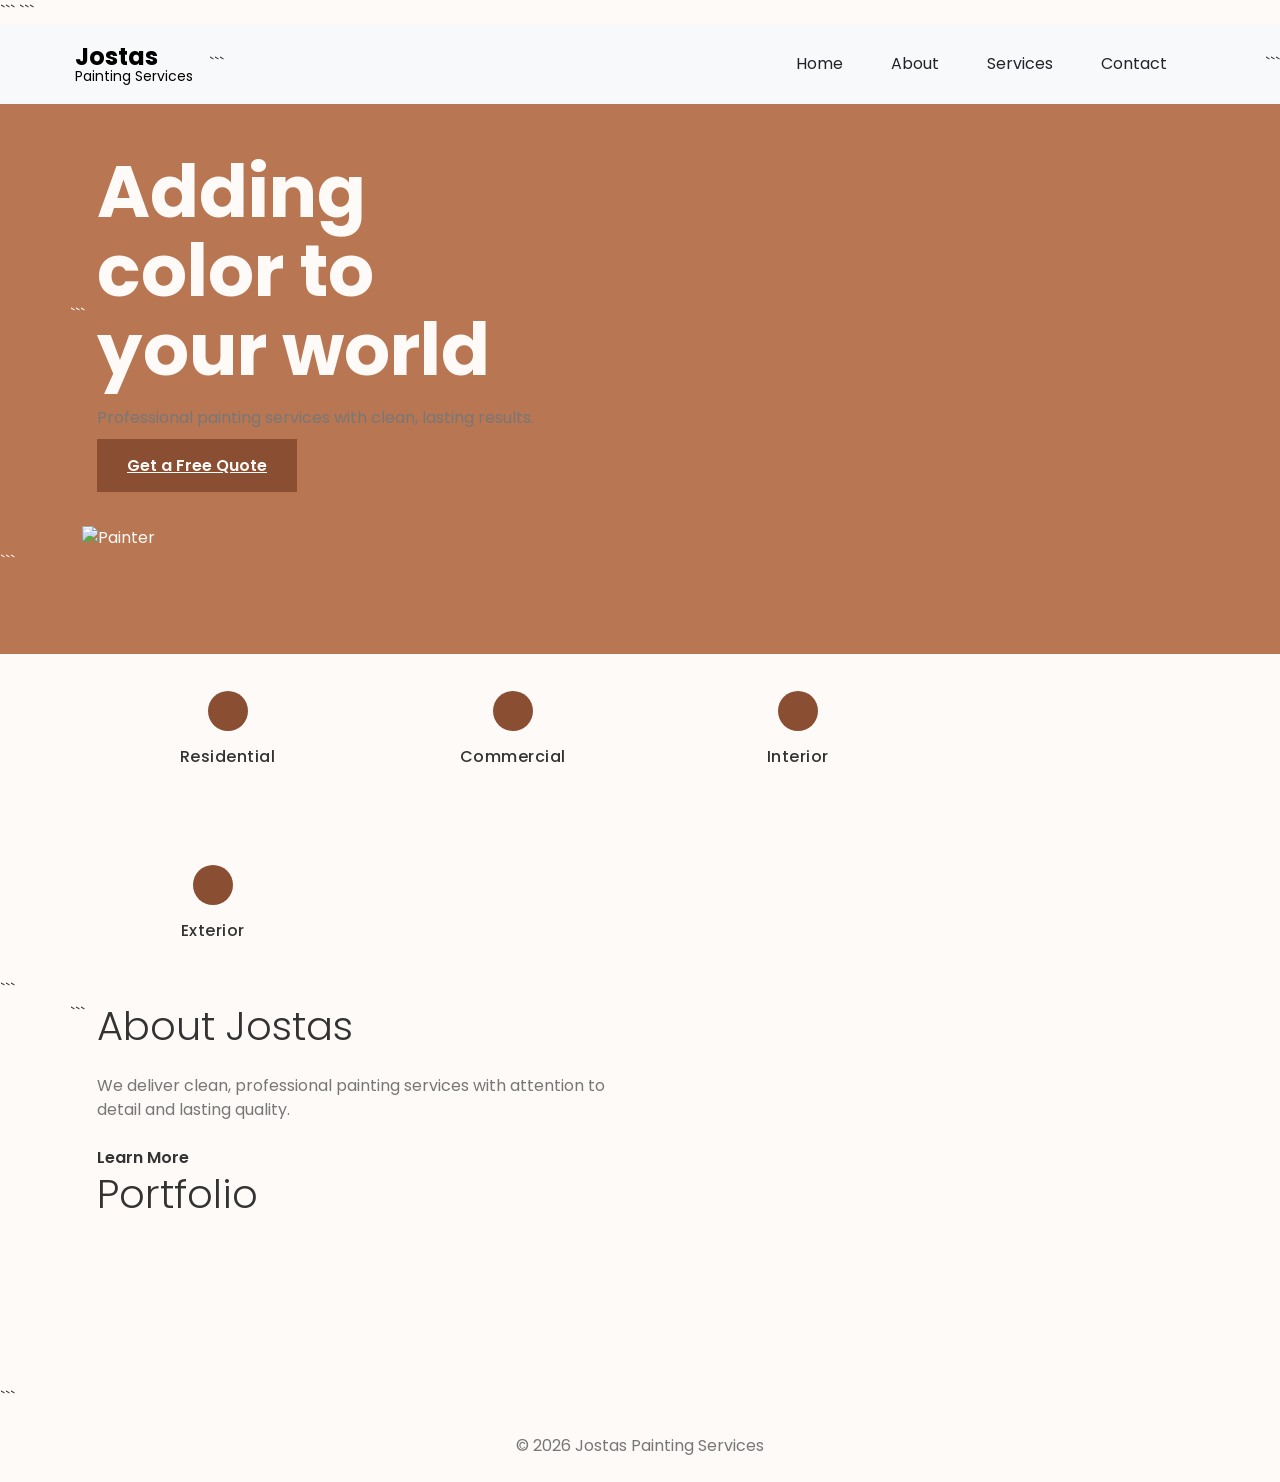
==== index.html @ b6039098 "commit" ====
<!DOCTYPE html>

<html lang="en">

<head>
    <meta charset="UTF-8">
    <meta name="viewport" content="width=device-width, initial-scale=1.0">
    <title>Jostas Painting Services</title>

    ```
    <!-- Bootstrap -->
    <link href="https://cdn.jsdelivr.net/npm/bootstrap@5.3.3/dist/css/bootstrap.min.css" rel="stylesheet">

    <!-- Fonts -->
    <link href="https://fonts.googleapis.com/css2?family=Poppins:wght@300;400;500;600&display=swap" rel="stylesheet">

    <!-- Icons -->
    <link rel="stylesheet" href="https://cdnjs.cloudflare.com/ajax/libs/font-awesome/6.5.0/css/all.min.css">

    <!-- Custom CSS -->
    <link rel="stylesheet" href="assets/css/styles.css">
    ```

</head>

<body>

    <!-- NAVBAR -->

    <nav class="navbar navbar-expand-lg bg-light py-3">
        <div class="container">
            <a class="navbar-brand jostas-logo" href="#">
                Jostas <span>Painting Services</span>
            </a>

            ```
            <button class="navbar-toggler" type="button" data-bs-toggle="collapse" data-bs-target="#nav">
                <span class="navbar-toggler-icon"></span>
            </button>

            <div class="collapse navbar-collapse justify-content-end" id="nav">
                <div class="navbar-nav">
                    <a class="nav-link mx-3 text-dark" href="index.html">Home</a>
                    <a class="nav-link mx-3 text-dark" href="about.html">About</a>
                    <a class="nav-link mx-3 text-dark" href="services.html">Services</a>
                    <a class="nav-link mx-3 text-dark" href="services.html#contact">Contact</a>
                </div>
            </div>
        </div>
        ```

    </nav>

    <!-- HERO -->

    <section class="hero-section">
        <div class="container">
            <div class="row align-items-center">

                ```
                <!-- TEXT -->
                <div class="col-lg-6 hero-text-wrapper py-5">
                    <h1>Adding color to your world</h1>
                    <p class="text-secondary mt-3 mb-4">
                        Professional painting services with clean, lasting results.
                    </p>
                    <a href="services.html#contact" class="cta-button-custom">
                        Get a Free Quote
                    </a>
                </div>

                <!-- IMAGE -->
                <div class="col-lg-6 d-none d-lg-block">
                    <img src="/assets/images/Image9.png" alt="Painter" class="img-fluid">
                </div>

            </div>
        </div>
        ```

    </section>

    <!-- SERVICES -->

    <section class="section">
        <div class="container">
            <div class="row g-4 text-center">

                ```
                <div class="col-md-6 col-lg-3">
                    <div class="service-card">
                        <div class="card-icon mb-3"></div>
                        <h5 class="card-title">Residential</h5>
                    </div>
                </div>

                <div class="col-md-6 col-lg-3">
                    <div class="service-card">
                        <div class="card-icon mb-3"></div>
                        <h5 class="card-title">Commercial</h5>
                    </div>
                </div>

                <div class="col-md-6 col-lg-3">
                    <div class="service-card">
                        <div class="card-icon mb-3"></div>
                        <h5 class="card-title">Interior</h5>
                    </div>
                </div>

                <div class="col-md-6 col-lg-3">
                    <div class="service-card">
                        <div class="card-icon mb-3"></div>
                        <h5 class="card-title">Exterior</h5>
                    </div>
                </div>

            </div>
        </div>
        ```

    </section>

    <!-- ABOUT + PORTFOLIO -->

    <section class="section">
        <div class="container">
            <div class="row align-items-start">

                ```
                <!-- LEFT CONTENT -->
                <div class="col-lg-6">

                    <h2 class="display-6 mb-4">About Jostas</h2>
                    <p class="text-secondary mb-4">
                        We deliver clean, professional painting services with attention to detail and lasting quality.
                    </p>

                    <a href="#" class="fw-semibold text-decoration-none" style="color: var(--color-primary);">
                        Learn More
                    </a>

                    <div class="section-divider"></div>

                    <h2 class="display-6 mb-4">Portfolio</h2>

                    <div class="portfolio-image-container mb-4">
                        <img src="/assets/images/Image3.png" class="img-fluid" alt="">
                    </div>

                    <div class="row g-3">
                        <div class="col-md-6">
                            <div class="portfolio-image-container">
                                <img src="/assets/images/Image1.png" class="img-fluid" alt="">
                            </div>
                        </div>
                        <div class="col-md-6">
                            <div class="portfolio-image-container">
                                <img src="/assets/images/Image5.png" class="img-fluid" alt="">
                            </div>
                        </div>
                    </div>

                </div>

                <!-- RIGHT IMAGE -->
                <div class="col-lg-5 offset-lg-1">
                    <div class="portfolio-image-container mt-lg-5">
                        <img src="/assets/images/Image2.png" class="img-fluid" alt="">
                    </div>
                </div>

            </div>
        </div>
        ```

    </section>

    <!-- FOOTER -->

    <footer class="text-center py-4">
        <p class="text-secondary mb-0">© 2026 Jostas Painting Services</p>
    </footer>

    <script src="https://cdn.jsdelivr.net/npm/bootstrap@5.3.3/dist/js/bootstrap.bundle.min.js"></script>

</body>

</html>
---- assets/css/styles.css ----
:root {
    --bs-dark: #333333;
    /* Dark text/accent */
    --bs-light: #fdfaf7;
    /* Off-white background */
    --color-hero-bg: #b97652;
    /* Burnt orange/terracotta */
    --color-cta: #8a4e32;
    /* Slightly darker CTA button */
}

body {
    font-family: 'Poppins', sans-serif;
    background-color: var(--bs-light);
    color: var(--bs-dark);
}

/* Custom Logo Style */
.jostas-logo {
    font-size: 1.5rem;
    /* 24px */
    font-weight: 700;
    line-height: 1;
}

.jostas-logo span {
    font-size: 0.875rem;
    /* 14px */
    font-weight: 400;
    display: block;
}

/* Custom Hero Styles */
.hero-section {
    background-color: var(--color-hero-bg);
    position: relative;
    overflow: hidden;
    min-height: 550px;
    color: var(--bs-light);
    /* Light text on dark background */
    padding: 0;
}

.hero-content {
    /* Custom padding to match mockup's left alignment */
    padding-left: 50px;
}

/* Custom CTA Button Style */
.cta-button-custom {
    background-color: var(--color-cta) !important;
    border-color: var(--color-cta) !important;
    color: var(--bs-light) !important;
    padding: 15px 30px;
    font-weight: 600;
    width: fit-content;
}

.cta-button-custom:hover {
    background-color: #6d3a24 !important;
    /* Darker hover */
    border-color: #6d3a24 !important;
}

/* Image Positioning */
.hero-image-container {
    position: absolute;
    right: 0;
    top: 0;
    bottom: 0;
    width: 50%;
    /* Image takes up the right half */
    z-index: 1;
}

.hero-image-container img {
    width: 100%;
    height: 100%;
    object-fit: cover;
    opacity: 0.9;
}

/* Ensure content is above image */
.hero-text-wrapper {
    z-index: 2;
    position: relative;
}

/* Custom H1 style for large, impactful text */
.hero-text-wrapper h1 {
    font-size: 4.5rem;
    /* ~72px, large size */
    font-weight: 700;
    line-height: 1.1;
    max-width: 450px;
}

/* ... (Existing :root variables and body styles from the previous response) ... */

/* Custom styles for the service cards */
.service-card {
    border: none;
    /* Remove default Bootstrap card border */
    transition: transform 0.3s ease;
    min-height: 150px;
    display: flex;
    flex-direction: column;
    justify-content: center;
    align-items: center;
}

.service-card:hover {
    transform: translateY(-5px);
    /* Subtle lift on hover */
}

.card-icon {
    /* Placeholder for actual icon styling */
    width: 40px;
    height: 40px;
    background-color: var(--color-cta);
    /* Use the accent color for icons */
    border-radius: 50%;
    /* Add properties to center an actual icon inside if used */
}

.card-title {
    font-size: 1rem;
    letter-spacing: 0.5px;
}

/* Adjusting container padding for the cards to keep them contained */
.services-cards-section {
    /* Max width to keep the cards from stretching across ultra-wide screens,
           matching the content width of the mockup */
    max-width: 1400px;
    margin-left: auto;
    margin-right: auto;
}

/* ... (Existing :root variables and previous styles) ... */

/* Ensure secondary text is slightly lighter, matching the mockup */
.text-secondary {
    color: #777 !important;
}

/* Style for the Portfolio images to hide overflow and ensure cover */
.portfolio-image-container {
    overflow: hidden;
}

.portfolio-image-container img {
    object-fit: cover;
}

/* Custom H2 sizing to match the large titles in the mockup */
.display-6 {
    font-size: 2.5rem;
    /* Slightly smaller than h1, but still dominant */
}

/* ... (Existing :root variables and previous styles) ... */

/* Custom H1 for large page titles */
.display-3 {
    font-size: 3.5rem;
    line-height: 1.1;
}

/* Ensure the main container is centered and uses the light background */
.page-content-container {
    background-color: var(--bs-light);
}

/* Style for the secondary mission headline */
.fw-normal {
    font-weight: 400 !important;
}

/* Ensure all images in the team and portfolio sections are placeholders */
.team-photo-container img,
.portfolio-thumb-container img {
    /* If using actual images, these ensure they fit */
    object-fit: cover;
}

/* ... (Existing :root variables and previous styles) ... */

/* Custom style for the service blocks on this page */
.service-block {
    transition: box-shadow 0.3s;
}

.service-block:hover {
    box-shadow: 0 0 10px rgba(0, 0, 0, 0.08);
    /* Slight shadow on hover */
}

/* Placeholder for actual icons */
.icon-placeholder {
    width: 30px;
    height: 30px;
    line-height: 30px;
    margin: 0 auto;
    border: 1px solid var(--color-cta);
    color: var(--color-cta);
    border-radius: 5px;
}

/* Contact Form input styling to match the flat, slightly shadowed look */
.form-control,
.form-select {
    border-radius: 5px !important;
}

/*.social-links a {
  color: #333;
  font-size: 24px;
  margin: 0 10px;
  transition: color 0.3s;
}

.social-links a:hover {
  color: #25D366; /* WhatsApp green as default hover color 
}

.social-links a:nth-child(2):hover {
  color: #1877F2; /* Facebook blue 
}

.social-links a:nth-child(3):hover {
  color: #E4405F; /* Instagram pink 
}*/

.social-links {
    display: flex;
    gap: 15px;
    justify-content: center;
    /* center horizontally */
    margin-top: 20px;
}

.social-btn {
    display: flex;
    align-items: center;
    justify-content: center;
    width: 45px;
    height: 45px;
    border-radius: 50%;
    background-color: black;
    color: white;
    font-size: 20px;
    text-decoration: none;
    transition: all 0.3s ease;
}

.social-btn:hover {
    background-color: white;
    color: black;
    border: 2px solid black;
}
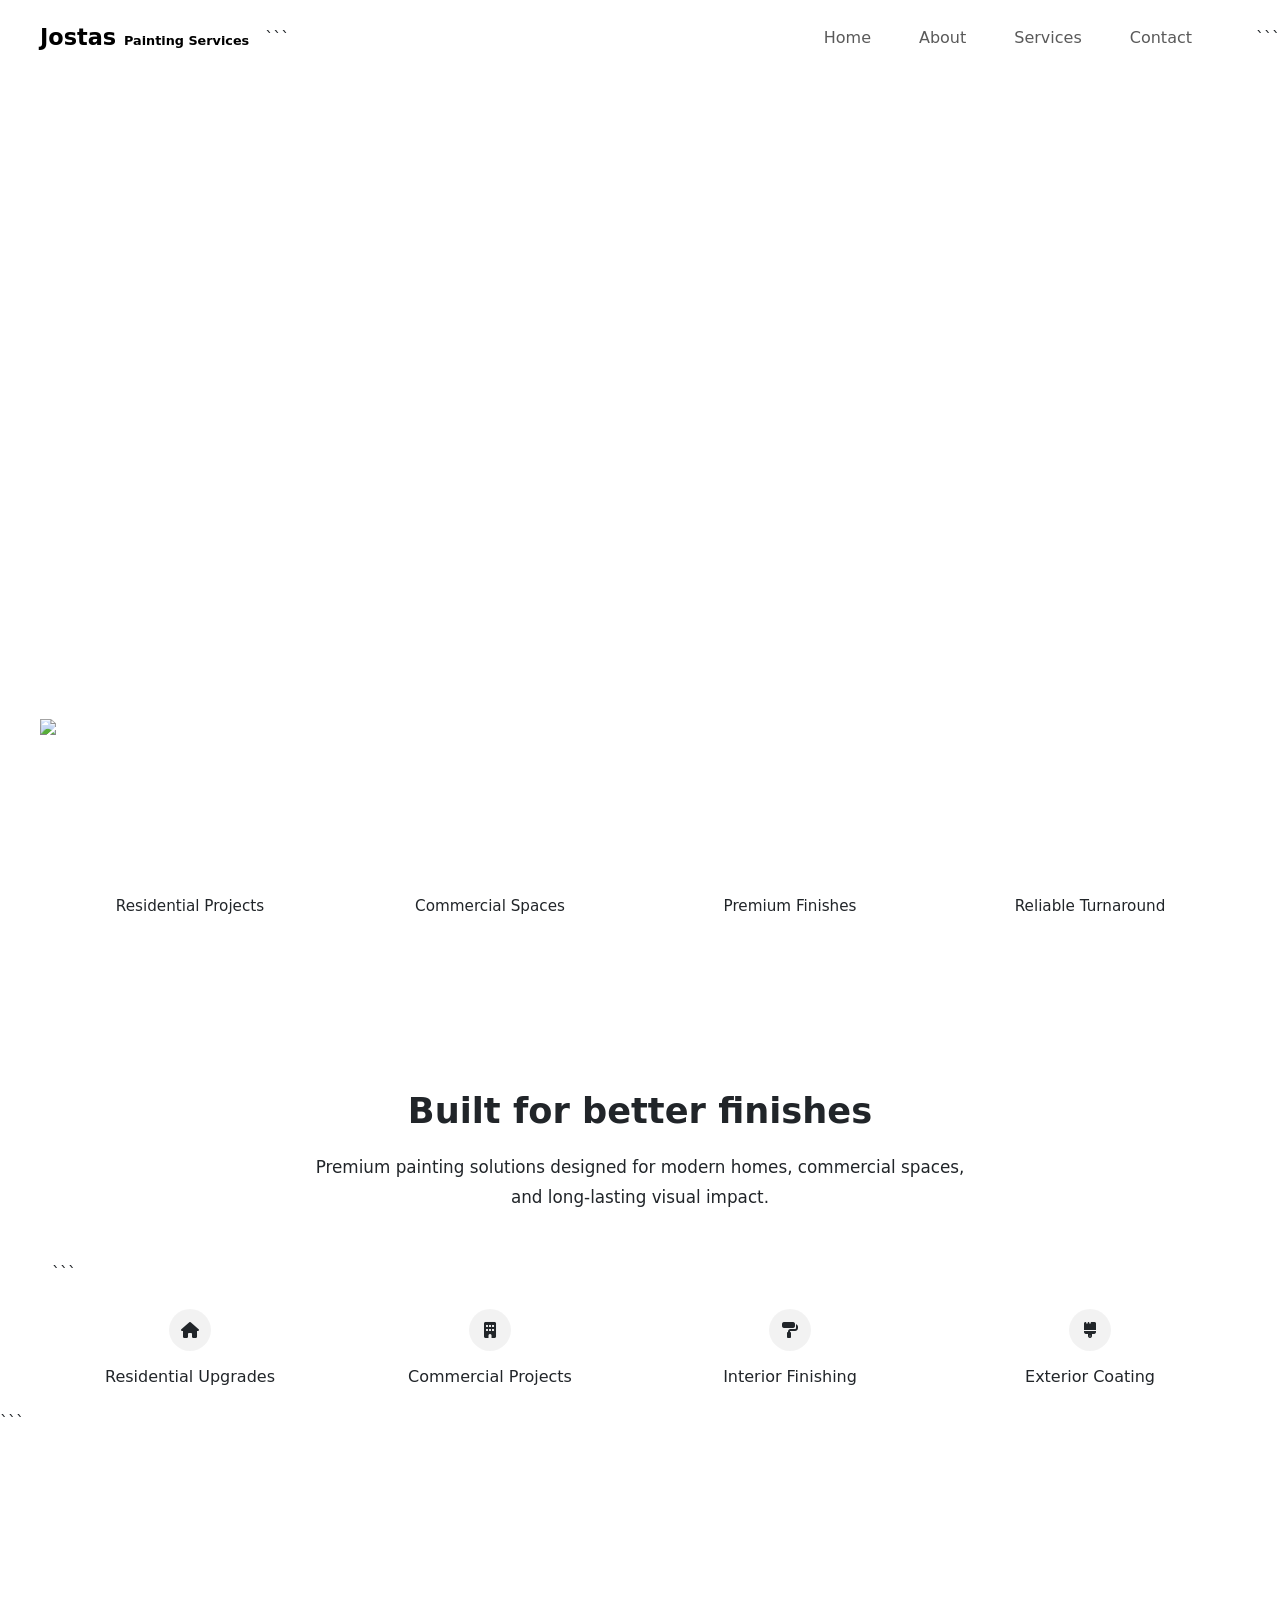
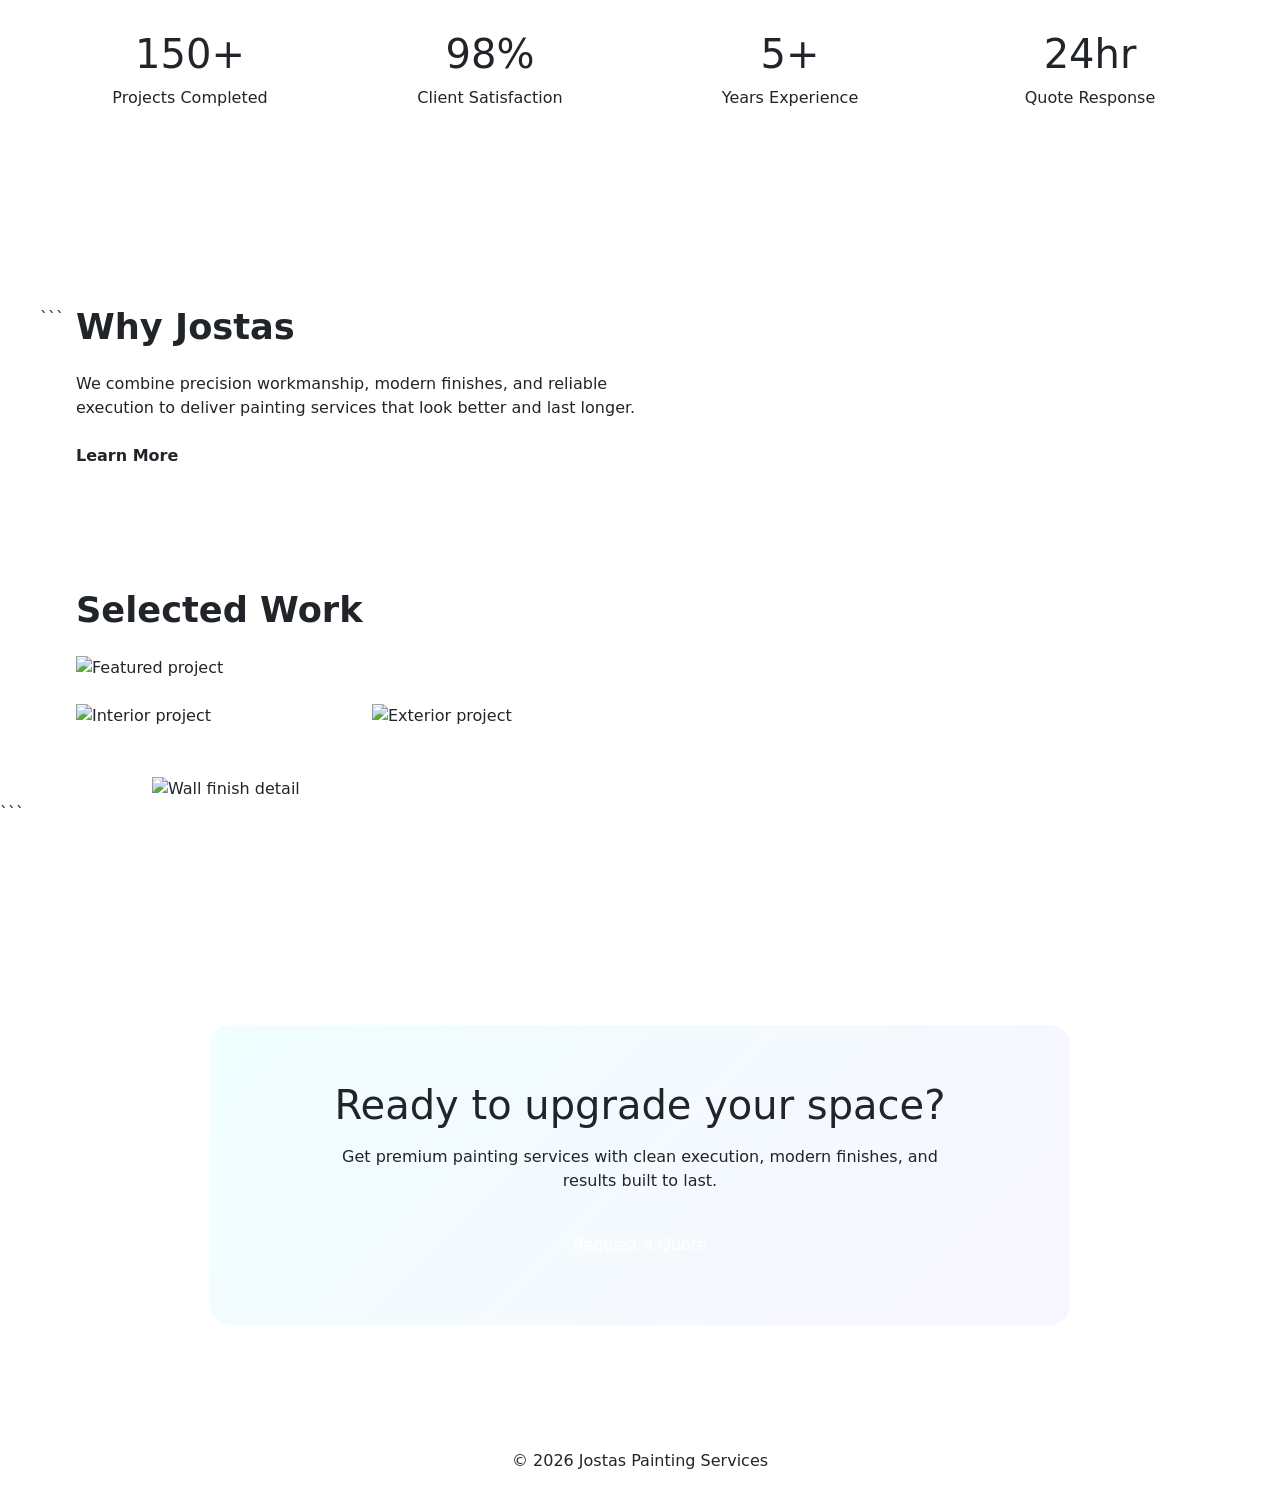
==== commit 64dceb3e: "Commit" ====
--- a/index.html
+++ b/index.html
@@ -1,3 +1,5 @@
+<!-- index.html -->
+
 <!DOCTYPE html>
 
 <html lang="en">
@@ -7,43 +9,49 @@
     <meta name="viewport" content="width=device-width, initial-scale=1.0">
     <title>Jostas Painting Services</title>
 
-    ```
     <!-- Bootstrap -->
+
     <link href="https://cdn.jsdelivr.net/npm/bootstrap@5.3.3/dist/css/bootstrap.min.css" rel="stylesheet">
 
+    <!-- AOS -->
+
+    <link rel="stylesheet" href="https://unpkg.com/aos@2.3.1/dist/aos.css">
+
     <!-- Fonts -->
-    <link href="https://fonts.googleapis.com/css2?family=Poppins:wght@300;400;500;600&display=swap" rel="stylesheet">
+
+    <link href="https://fonts.googleapis.com/css2?family=Poppins:wght@300;400;500;600;700&display=swap"
+        rel="stylesheet">
 
     <!-- Icons -->
+
     <link rel="stylesheet" href="https://cdnjs.cloudflare.com/ajax/libs/font-awesome/6.5.0/css/all.min.css">
 
     <!-- Custom CSS -->
+
     <link rel="stylesheet" href="assets/css/styles.css">
-    ```
-
 </head>
 
 <body>
 
     <!-- NAVBAR -->
 
-    <nav class="navbar navbar-expand-lg bg-light py-3">
-        <div class="container">
-            <a class="navbar-brand jostas-logo" href="#">
+    <nav class="navbar navbar-expand-lg py-3">
+        <div class="container">
+            <a class="navbar-brand jostas-logo" href="index.html">
                 Jostas <span>Painting Services</span>
             </a>
 
             ```
-            <button class="navbar-toggler" type="button" data-bs-toggle="collapse" data-bs-target="#nav">
+            <button class="navbar-toggler border-0" type="button" data-bs-toggle="collapse" data-bs-target="#nav">
                 <span class="navbar-toggler-icon"></span>
             </button>
 
             <div class="collapse navbar-collapse justify-content-end" id="nav">
                 <div class="navbar-nav">
-                    <a class="nav-link mx-3 text-dark" href="index.html">Home</a>
-                    <a class="nav-link mx-3 text-dark" href="about.html">About</a>
-                    <a class="nav-link mx-3 text-dark" href="services.html">Services</a>
-                    <a class="nav-link mx-3 text-dark" href="services.html#contact">Contact</a>
+                    <a class="nav-link mx-3" href="index.html">Home</a>
+                    <a class="nav-link mx-3" href="about.html">About</a>
+                    <a class="nav-link mx-3" href="services.html">Services</a>
+                    <a class="nav-link mx-3" href="services.html#contact">Contact</a>
                 </div>
             </div>
         </div>
@@ -58,122 +66,195 @@
             <div class="row align-items-center">
 
                 ```
-                <!-- TEXT -->
-                <div class="col-lg-6 hero-text-wrapper py-5">
-                    <h1>Adding color to your world</h1>
-                    <p class="text-secondary mt-3 mb-4">
-                        Professional painting services with clean, lasting results.
+                <div class="col-lg-7 hero-text-wrapper" data-aos="fade-up">
+                    <h1>Premium painting for spaces that deserve better finishes.</h1>
+                    <p class="text-secondary mt-3">
+                        Jostas delivers high-quality residential and commercial painting with modern finishes,
+                        reliable turnaround, and results built to last.
                     </p>
-                    <a href="services.html#contact" class="cta-button-custom">
-                        Get a Free Quote
-                    </a>
-                </div>
-
-                <!-- IMAGE -->
-                <div class="col-lg-6 d-none d-lg-block">
-                    <img src="/assets/images/Image9.png" alt="Painter" class="img-fluid">
-                </div>
-
-            </div>
-        </div>
-        ```
-
+
+                    <div class="hero-actions">
+                        <a href="services.html#contact" class="cta-button-custom">Get a Free Quote</a>
+                        <a href="#portfolio" class="secondary-btn">View Our Work</a>
+                    </div>
+                </div>
+
+                <div class="col-lg-5 d-none d-lg-block" data-aos="fade-left">
+                    <img src="assets/images/Image9.png" alt="Painter at work" class="img-fluid">
+                </div>
+
+            </div>
+        </div>
+        ```
+
+    </section>
+
+    <!-- TRUST BAR -->
+
+    <section class="section-sm trust-bar">
+        <div class="container">
+            <div class="row g-4 text-center">
+                <div class="col-6 col-md-3">
+                    <div class="trust-item">Residential Projects</div>
+                </div>
+                <div class="col-6 col-md-3">
+                    <div class="trust-item">Commercial Spaces</div>
+                </div>
+                <div class="col-6 col-md-3">
+                    <div class="trust-item">Premium Finishes</div>
+                </div>
+                <div class="col-6 col-md-3">
+                    <div class="trust-item">Reliable Turnaround</div>
+                </div>
+            </div>
+        </div>
     </section>
 
     <!-- SERVICES -->
 
     <section class="section">
         <div class="container">
+            <div class="section-title">
+                <h2 class="display-6">Built for better finishes</h2>
+            </div>
+            <p class="section-subtitle mb-5">
+                Premium painting solutions designed for modern homes, commercial spaces,
+                and long-lasting visual impact.
+            </p>
+
+            ```
             <div class="row g-4 text-center">
+                <div class="col-md-6 col-lg-3" data-aos="fade-up" data-aos-delay="100">
+                    <div class="service-card">
+                        <div class="card-icon mb-3"><i class="fa-solid fa-house"></i></div>
+                        <h5 class="card-title">Residential Upgrades</h5>
+                    </div>
+                </div>
+
+                <div class="col-md-6 col-lg-3" data-aos="fade-up" data-aos-delay="200">
+                    <div class="service-card">
+                        <div class="card-icon mb-3"><i class="fa-solid fa-building"></i></div>
+                        <h5 class="card-title">Commercial Projects</h5>
+                    </div>
+                </div>
+
+                <div class="col-md-6 col-lg-3" data-aos="fade-up" data-aos-delay="300">
+                    <div class="service-card">
+                        <div class="card-icon mb-3"><i class="fa-solid fa-paint-roller"></i></div>
+                        <h5 class="card-title">Interior Finishing</h5>
+                    </div>
+                </div>
+
+                <div class="col-md-6 col-lg-3" data-aos="fade-up" data-aos-delay="400">
+                    <div class="service-card">
+                        <div class="card-icon mb-3"><i class="fa-solid fa-brush"></i></div>
+                        <h5 class="card-title">Exterior Coating</h5>
+                    </div>
+                </div>
+            </div>
+        </div>
+        ```
+
+    </section>
+
+    <!-- METRICS -->
+
+    <section class="section-sm metrics-section">
+        <div class="container">
+            <div class="row g-4">
+                <div class="col-6 col-lg-3">
+                    <div class="metric-card">
+                        <h3>150+</h3>
+                        <p>Projects Completed</p>
+                    </div>
+                </div>
+                <div class="col-6 col-lg-3">
+                    <div class="metric-card">
+                        <h3>98%</h3>
+                        <p>Client Satisfaction</p>
+                    </div>
+                </div>
+                <div class="col-6 col-lg-3">
+                    <div class="metric-card">
+                        <h3>5+</h3>
+                        <p>Years Experience</p>
+                    </div>
+                </div>
+                <div class="col-6 col-lg-3">
+                    <div class="metric-card">
+                        <h3>24hr</h3>
+                        <p>Quote Response</p>
+                    </div>
+                </div>
+            </div>
+        </div>
+    </section>
+
+    <!-- ABOUT + PORTFOLIO -->
+
+    <section class="section" id="portfolio">
+        <div class="container">
+            <div class="row align-items-start">
 
                 ```
-                <div class="col-md-6 col-lg-3">
-                    <div class="service-card">
-                        <div class="card-icon mb-3"></div>
-                        <h5 class="card-title">Residential</h5>
-                    </div>
-                </div>
-
-                <div class="col-md-6 col-lg-3">
-                    <div class="service-card">
-                        <div class="card-icon mb-3"></div>
-                        <h5 class="card-title">Commercial</h5>
-                    </div>
-                </div>
-
-                <div class="col-md-6 col-lg-3">
-                    <div class="service-card">
-                        <div class="card-icon mb-3"></div>
-                        <h5 class="card-title">Interior</h5>
-                    </div>
-                </div>
-
-                <div class="col-md-6 col-lg-3">
-                    <div class="service-card">
-                        <div class="card-icon mb-3"></div>
-                        <h5 class="card-title">Exterior</h5>
-                    </div>
-                </div>
-
-            </div>
-        </div>
-        ```
-
-    </section>
-
-    <!-- ABOUT + PORTFOLIO -->
-
-    <section class="section">
-        <div class="container">
-            <div class="row align-items-start">
-
-                ```
-                <!-- LEFT CONTENT -->
-                <div class="col-lg-6">
-
-                    <h2 class="display-6 mb-4">About Jostas</h2>
+                <div class="col-lg-6" data-aos="fade-right">
+                    <h2 class="display-6 mb-4">Why Jostas</h2>
                     <p class="text-secondary mb-4">
-                        We deliver clean, professional painting services with attention to detail and lasting quality.
+                        We combine precision workmanship, modern finishes, and reliable execution
+                        to deliver painting services that look better and last longer.
                     </p>
 
-                    <a href="#" class="fw-semibold text-decoration-none" style="color: var(--color-primary);">
+                    <a href="about.html" class="fw-semibold text-decoration-none" style="color: var(--color-primary);">
                         Learn More
                     </a>
 
                     <div class="section-divider"></div>
 
-                    <h2 class="display-6 mb-4">Portfolio</h2>
-
-                    <div class="portfolio-image-container mb-4">
-                        <img src="/assets/images/Image3.png" class="img-fluid" alt="">
+                    <h2 class="display-6 mb-4">Selected Work</h2>
+
+                    <div class="portfolio-image-container mb-4" data-aos="zoom-in">
+                        <img src="assets/images/Image3.png" class="img-fluid" alt="Featured project">
                     </div>
 
                     <div class="row g-3">
-                        <div class="col-md-6">
+                        <div class="col-md-6" data-aos="zoom-in" data-aos-delay="100">
                             <div class="portfolio-image-container">
-                                <img src="/assets/images/Image1.png" class="img-fluid" alt="">
+                                <img src="assets/images/Image1.png" class="img-fluid" alt="Interior project">
                             </div>
                         </div>
-                        <div class="col-md-6">
+                        <div class="col-md-6" data-aos="zoom-in" data-aos-delay="200">
                             <div class="portfolio-image-container">
-                                <img src="/assets/images/Image5.png" class="img-fluid" alt="">
+                                <img src="assets/images/Image5.png" class="img-fluid" alt="Exterior project">
                             </div>
                         </div>
                     </div>
-
-                </div>
-
-                <!-- RIGHT IMAGE -->
-                <div class="col-lg-5 offset-lg-1">
+                </div>
+
+                <div class="col-lg-5 offset-lg-1" data-aos="fade-left">
                     <div class="portfolio-image-container mt-lg-5">
-                        <img src="/assets/images/Image2.png" class="img-fluid" alt="">
-                    </div>
-                </div>
-
-            </div>
-        </div>
-        ```
-
+                        <img src="assets/images/Image2.png" class="img-fluid" alt="Wall finish detail">
+                    </div>
+                </div>
+
+            </div>
+        </div>
+        ```
+
+    </section>
+
+    <!-- CTA -->
+
+    <section class="cta-section">
+        <div class="container">
+            <div class="cta-box" data-aos="fade-up">
+                <h2>Ready to upgrade your space?</h2>
+                <p>
+                    Get premium painting services with clean execution, modern finishes,
+                    and results built to last.
+                </p>
+                <a href="services.html#contact" class="cta-button-custom">Request a Quote</a>
+            </div>
+        </div>
     </section>
 
     <!-- FOOTER -->
@@ -182,8 +263,22 @@
         <p class="text-secondary mb-0">© 2026 Jostas Painting Services</p>
     </footer>
 
+    <!-- Bootstrap -->
+
     <script src="https://cdn.jsdelivr.net/npm/bootstrap@5.3.3/dist/js/bootstrap.bundle.min.js"></script>
 
+    <!-- AOS -->
+
+    <script src="https://unpkg.com/aos@2.3.1/dist/aos.js"></script>
+
+    <script>
+        AOS.init({
+            duration: 800,
+            offset: 100,
+            once: true
+        });
+    </script>
+
 </body>
 
 </html>
--- a/assets/css/styles.css
+++ b/assets/css/styles.css
@@ -1,262 +1,369 @@
-:root {
-    --bs-dark: #333333;
-    /* Dark text/accent */
-    --bs-light: #fdfaf7;
-    /* Off-white background */
-    --color-hero-bg: #b97652;
-    /* Burnt orange/terracotta */
-    --color-cta: #8a4e32;
-    /* Slightly darker CTA button */
-}
-
+/* 
 body {
     font-family: 'Poppins', sans-serif;
-    background-color: var(--bs-light);
-    color: var(--bs-dark);
-}
-
-/* Custom Logo Style */
+    background-color: var(--color-bg);
+    color: var(--color-text);
+    line-height: 1.6;
+} 
+
+/* Sections */
+.section {
+    padding: 80px 0;
+}
+
+/* =========================
+   TYPOGRAPHY
+========================= */
+.display-3 {
+    font-size: 3rem;
+    font-weight: 600;
+    line-height: 1.2;
+}
+
+.display-6 {
+    font-size: 2.2rem;
+    font-weight: 600;
+}
+
+.text-secondary {
+    color: var(--color-muted) !important;
+}
+
+/* =========================
+   NAV / LOGO
+========================= */
 .jostas-logo {
-    font-size: 1.5rem;
-    /* 24px */
-    font-weight: 700;
-    line-height: 1;
+    font-size: 1.4rem;
+    font-weight: 600;
 }
 
 .jostas-logo span {
-    font-size: 0.875rem;
-    /* 14px */
-    font-weight: 400;
-    display: block;
-}
-
-/* Custom Hero Styles */
+    font-size: 0.8rem;
+    color: var(--color-muted);
+}
+
+/* =========================
+   HERO
+========================= */
 .hero-section {
-    background-color: var(--color-hero-bg);
-    position: relative;
+    background-color: var(--color-primary);
+    color: white;
+    min-height: 520px;
+    display: flex;
+    align-items: center;
+}
+
+.hero-text-wrapper h1 {
+    font-size: 3.5rem;
+    font-weight: 600;
+    max-width: 500px;
+}
+
+/* =========================
+   BUTTONS
+========================= */
+.cta-button-custom {
+    background-color: var(--color-primary-dark);
+    color: white;
+    padding: 12px 24px;
+    border-radius: var(--radius);
+    border: none;
+    font-weight: 500;
+    transition: var(--transition);
+    display: inline-block;
+    text-decoration: none;
+}
+
+.cta-button-custom:hover {
+    opacity: 0.9;
+}
+
+/* =========================
+   CARDS (SERVICES)
+========================= */
+.service-card {
+    background: var(--color-surface);
+    border: 1px solid var(--color-border);
+    border-radius: var(--radius);
+    padding: 24px;
+    text-align: center;
+    transition: var(--transition);
+}
+
+.service-card:hover {
+    transform: translateY(-3px);
+    box-shadow: 0 6px 20px rgba(0, 0, 0, 0.05);
+}
+
+.card-title {
+    font-size: 1rem;
+    font-weight: 500;
+}
+
+/* Icons */
+.card-icon {
+    width: 42px;
+    height: 42px;
+    margin: 0 auto;
+
+    display: flex;
+    align-items: center;
+    justify-content: center;
+
+    border-radius: 50%;
+    background-color: rgba(0, 0, 0, 0.05);
+
+    font-size: 18px;
+    color: var(--color-primary);
+
+    transition: var(--transition);
+}
+
+.service-card:hover .card-icon {
+    background-color: var(--color-primary);
+    color: white;
+}
+
+/* =========================
+   PORTFOLIO
+========================= */
+.portfolio-image-container {
     overflow: hidden;
-    min-height: 550px;
-    color: var(--bs-light);
-    /* Light text on dark background */
-    padding: 0;
-}
-
-.hero-content {
-    /* Custom padding to match mockup's left alignment */
-    padding-left: 50px;
-}
-
-/* Custom CTA Button Style */
-.cta-button-custom {
-    background-color: var(--color-cta) !important;
-    border-color: var(--color-cta) !important;
-    color: var(--bs-light) !important;
-    padding: 15px 30px;
-    font-weight: 600;
-    width: fit-content;
-}
-
-.cta-button-custom:hover {
-    background-color: #6d3a24 !important;
-    /* Darker hover */
-    border-color: #6d3a24 !important;
-}
-
-/* Image Positioning */
-.hero-image-container {
-    position: absolute;
-    right: 0;
-    top: 0;
-    bottom: 0;
-    width: 50%;
-    /* Image takes up the right half */
-    z-index: 1;
-}
-
-.hero-image-container img {
+    border-radius: var(--radius);
+}
+
+.portfolio-image-container img {
     width: 100%;
     height: 100%;
     object-fit: cover;
-    opacity: 0.9;
-}
-
-/* Ensure content is above image */
-.hero-text-wrapper {
-    z-index: 2;
-    position: relative;
-}
-
-/* Custom H1 style for large, impactful text */
-.hero-text-wrapper h1 {
-    font-size: 4.5rem;
-    /* ~72px, large size */
-    font-weight: 700;
-    line-height: 1.1;
-    max-width: 450px;
-}
-
-/* ... (Existing :root variables and body styles from the previous response) ... */
-
-/* Custom styles for the service cards */
-.service-card {
-    border: none;
-    /* Remove default Bootstrap card border */
-    transition: transform 0.3s ease;
-    min-height: 150px;
-    display: flex;
-    flex-direction: column;
-    justify-content: center;
-    align-items: center;
-}
-
-.service-card:hover {
-    transform: translateY(-5px);
-    /* Subtle lift on hover */
-}
-
-.card-icon {
-    /* Placeholder for actual icon styling */
-    width: 40px;
-    height: 40px;
-    background-color: var(--color-cta);
-    /* Use the accent color for icons */
-    border-radius: 50%;
-    /* Add properties to center an actual icon inside if used */
-}
-
-.card-title {
-    font-size: 1rem;
-    letter-spacing: 0.5px;
-}
-
-/* Adjusting container padding for the cards to keep them contained */
-.services-cards-section {
-    /* Max width to keep the cards from stretching across ultra-wide screens,
-           matching the content width of the mockup */
-    max-width: 1400px;
-    margin-left: auto;
-    margin-right: auto;
-}
-
-/* ... (Existing :root variables and previous styles) ... */
-
-/* Ensure secondary text is slightly lighter, matching the mockup */
-.text-secondary {
-    color: #777 !important;
-}
-
-/* Style for the Portfolio images to hide overflow and ensure cover */
-.portfolio-image-container {
-    overflow: hidden;
-}
-
-.portfolio-image-container img {
-    object-fit: cover;
-}
-
-/* Custom H2 sizing to match the large titles in the mockup */
-.display-6 {
-    font-size: 2.5rem;
-    /* Slightly smaller than h1, but still dominant */
-}
-
-/* ... (Existing :root variables and previous styles) ... */
-
-/* Custom H1 for large page titles */
-.display-3 {
-    font-size: 3.5rem;
-    line-height: 1.1;
-}
-
-/* Ensure the main container is centered and uses the light background */
-.page-content-container {
-    background-color: var(--bs-light);
-}
-
-/* Style for the secondary mission headline */
-.fw-normal {
-    font-weight: 400 !important;
-}
-
-/* Ensure all images in the team and portfolio sections are placeholders */
-.team-photo-container img,
-.portfolio-thumb-container img {
-    /* If using actual images, these ensure they fit */
-    object-fit: cover;
-}
-
-/* ... (Existing :root variables and previous styles) ... */
-
-/* Custom style for the service blocks on this page */
-.service-block {
-    transition: box-shadow 0.3s;
-}
-
-.service-block:hover {
-    box-shadow: 0 0 10px rgba(0, 0, 0, 0.08);
-    /* Slight shadow on hover */
-}
-
-/* Placeholder for actual icons */
-.icon-placeholder {
-    width: 30px;
-    height: 30px;
-    line-height: 30px;
-    margin: 0 auto;
-    border: 1px solid var(--color-cta);
-    color: var(--color-cta);
-    border-radius: 5px;
-}
-
-/* Contact Form input styling to match the flat, slightly shadowed look */
+}
+
+/* =========================
+   DIVIDER
+========================= */
+.section-divider {
+    height: 1px;
+    background: var(--color-border);
+    margin: 60px 0;
+    width: 60px;
+}
+
+/* =========================
+   FORMS
+========================= */
 .form-control,
 .form-select {
-    border-radius: 5px !important;
-}
-
-/*.social-links a {
-  color: #333;
-  font-size: 24px;
-  margin: 0 10px;
-  transition: color 0.3s;
-}
-
-.social-links a:hover {
-  color: #25D366; /* WhatsApp green as default hover color 
-}
-
-.social-links a:nth-child(2):hover {
-  color: #1877F2; /* Facebook blue 
-}
-
-.social-links a:nth-child(3):hover {
-  color: #E4405F; /* Instagram pink 
-}*/
-
+    border-radius: var(--radius);
+    border: 1px solid var(--color-border);
+}
+
+/* =========================
+   SOCIALS
+========================= */
 .social-links {
     display: flex;
-    gap: 15px;
+    gap: 12px;
     justify-content: center;
-    /* center horizontally */
-    margin-top: 20px;
 }
 
 .social-btn {
+    width: 42px;
+    height: 42px;
+    border-radius: 50%;
+    background-color: var(--color-text);
+    color: white;
+
     display: flex;
     align-items: center;
     justify-content: center;
-    width: 45px;
-    height: 45px;
-    border-radius: 50%;
-    background-color: black;
-    color: white;
-    font-size: 20px;
+
+    transition: var(--transition);
+}
+
+.social-btn:hover {
+    background-color: transparent;
+    color: var(--color-text);
+    border: 1px solid var(--color-text);
+}
+
+.card-icon i,
+.social-btn i {
+    display: inline-block;
+    line-height: 1;
+    font-size: 1rem;
+    color: inherit;
+}
+
+.card-icon i {
+    font-family: "Font Awesome 6 Free" !important;
+    font-weight: 900;
+}
+
+.social-btn i {
+    font-family: "Font Awesome 6 Brands" !important;
+    font-weight: 400;
+}
+
+/* =========================
+   SAAS LAYOUT SYSTEM
+========================= */
+.container {
+    max-width: 1200px;
+}
+
+.section {
+    padding: 100px 0;
+}
+
+.section-sm {
+    padding: 72px 0;
+}
+
+.section-title {
+    max-width: 700px;
+    margin: 0 auto 20px;
+    text-align: center;
+}
+
+.section-subtitle {
+    max-width: 680px;
+    margin: 0 auto;
+    text-align: center;
+    color: var(--color-muted);
+    font-size: 1.05rem;
+    line-height: 1.8;
+}
+
+/* =========================
+   HERO (SAAS)
+========================= */
+.hero-section {
+    padding: 120px 0 80px;
+    min-height: auto;
+}
+
+.hero-text-wrapper h1 {
+    font-size: 4rem;
+    line-height: 1.05;
+    letter-spacing: -1.5px;
+    max-width: 620px;
+}
+
+.hero-text-wrapper p {
+    font-size: 1.1rem;
+    max-width: 560px;
+    line-height: 1.8;
+}
+
+.hero-actions {
+    display: flex;
+    gap: 16px;
+    margin-top: 28px;
+    flex-wrap: wrap;
+}
+
+.secondary-btn {
+    color: var(--color-text);
     text-decoration: none;
-    transition: all 0.3s ease;
-}
-
-.social-btn:hover {
-    background-color: white;
-    color: black;
-    border: 2px solid black;
+    font-weight: 500;
+    padding: 12px 20px;
+    transition: var(--transition);
+}
+
+.secondary-btn:hover {
+    color: var(--color-primary);
+}
+
+/* =========================
+   TRUST BAR
+========================= */
+.trust-bar {
+    border-top: 1px solid var(--color-border);
+    border-bottom: 1px solid var(--color-border);
+    background: rgba(255, 255, 255, 0.02);
+}
+
+.trust-item {
+    text-align: center;
+    font-size: 0.95rem;
+    color: var(--color-muted);
+    font-weight: 500;
+}
+
+/* =========================
+   METRICS
+========================= */
+.metrics-section {
+    background: linear-gradient(180deg, transparent, rgba(255, 255, 255, 0.02));
+}
+
+.metric-card {
+    text-align: center;
+    padding: 24px;
+}
+
+.metric-card h3 {
+    font-size: 2.5rem;
+    color: var(--color-primary);
+    margin-bottom: 8px;
+}
+
+.metric-card p {
+    color: var(--color-muted);
+    margin: 0;
+}
+
+/* =========================
+   FEATURE GRID
+========================= */
+.feature-card {
+    background: var(--color-surface);
+    border: 1px solid var(--color-border);
+    border-radius: var(--radius);
+    padding: 32px;
+    height: 100%;
+    transition: var(--transition);
+}
+
+.feature-card:hover {
+    transform: translateY(-4px);
+    border-color: rgba(0, 245, 255, 0.25);
+}
+
+.feature-card h4 {
+    margin: 16px 0 12px;
+    font-size: 1.15rem;
+}
+
+.feature-card p {
+    color: var(--color-muted);
+    margin: 0;
+}
+
+/* =========================
+   CTA CLOSE
+========================= */
+.cta-section {
+    text-align: center;
+    padding: 100px 0;
+}
+
+.cta-box {
+    max-width: 860px;
+    margin: 0 auto;
+    padding: 56px;
+    border-radius: 20px;
+    background: linear-gradient(135deg, rgba(0, 245, 255, 0.06), rgba(139, 92, 246, 0.06));
+    border: 1px solid var(--color-border);
+}
+
+.cta-box h2 {
+    font-size: 2.5rem;
+    margin-bottom: 16px;
+}
+
+.cta-box p {
+    color: var(--color-muted);
+    max-width: 620px;
+    margin: 0 auto 28px;
 }
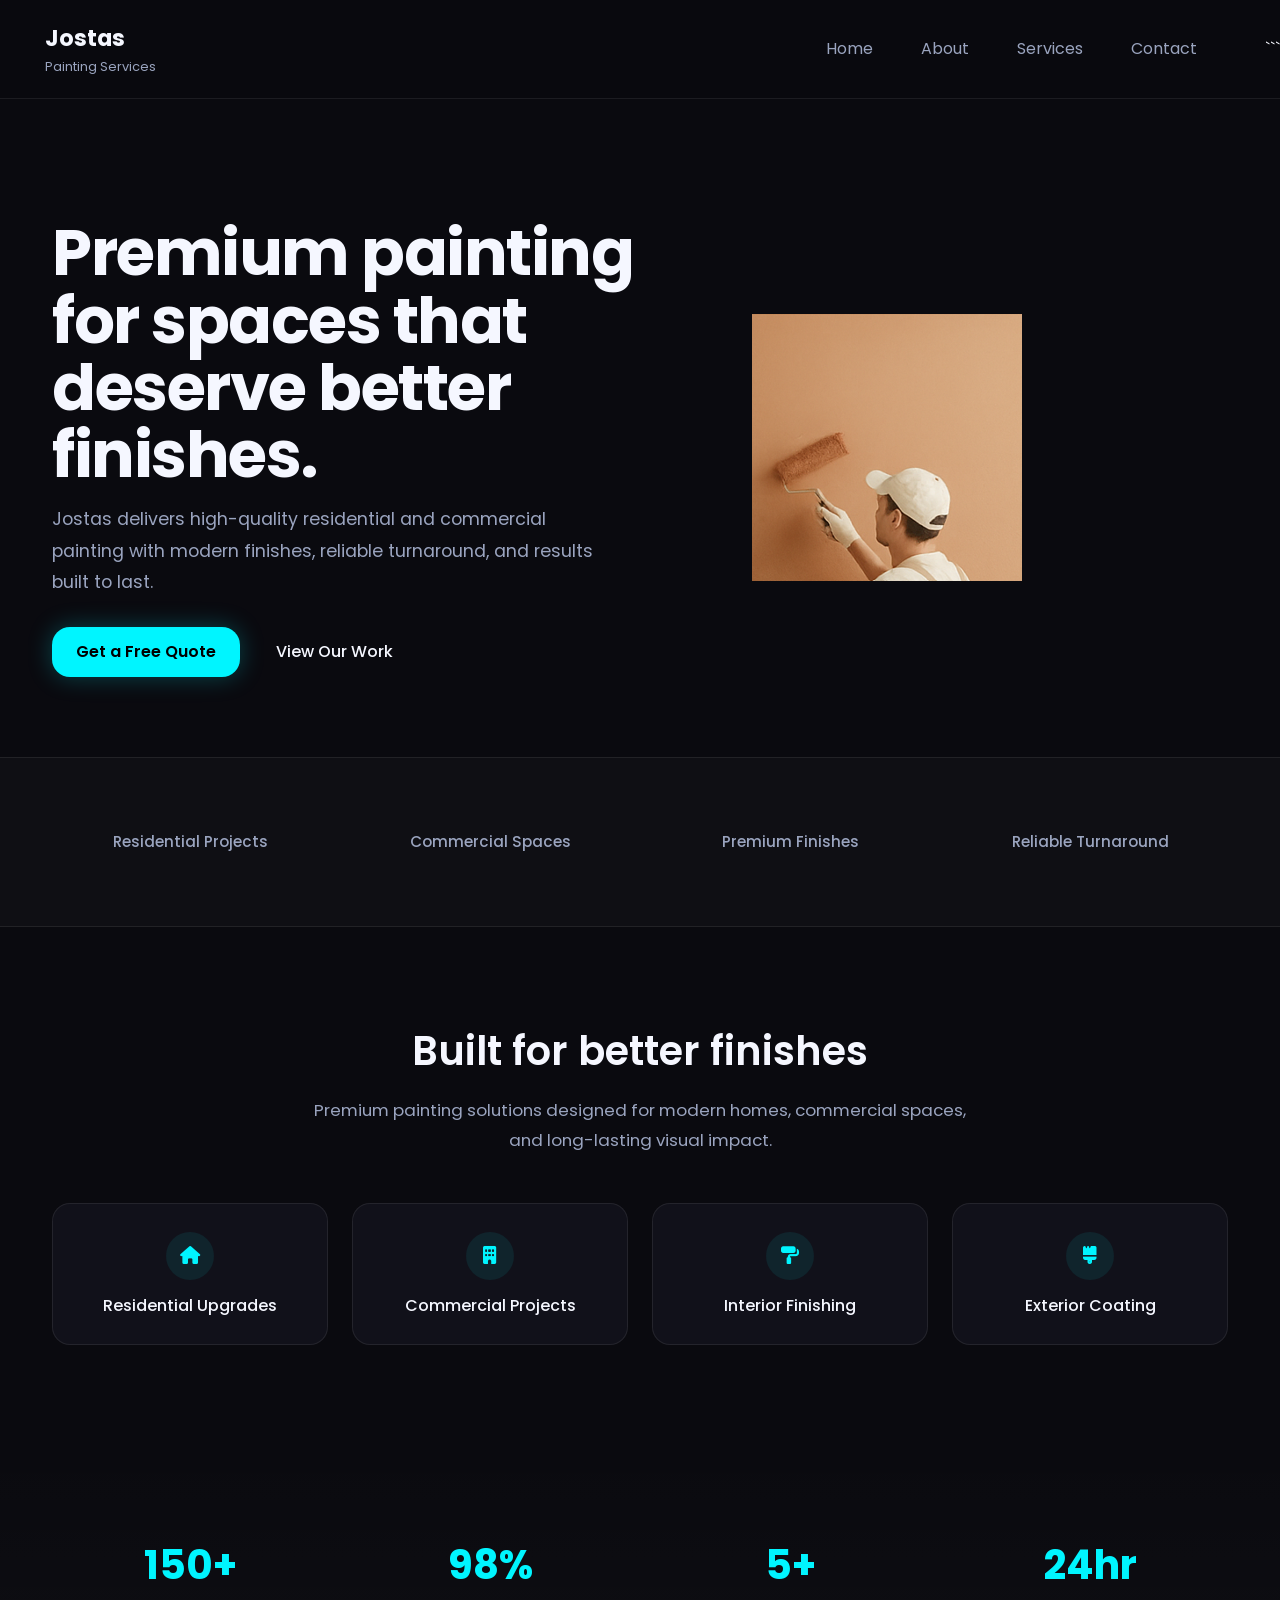
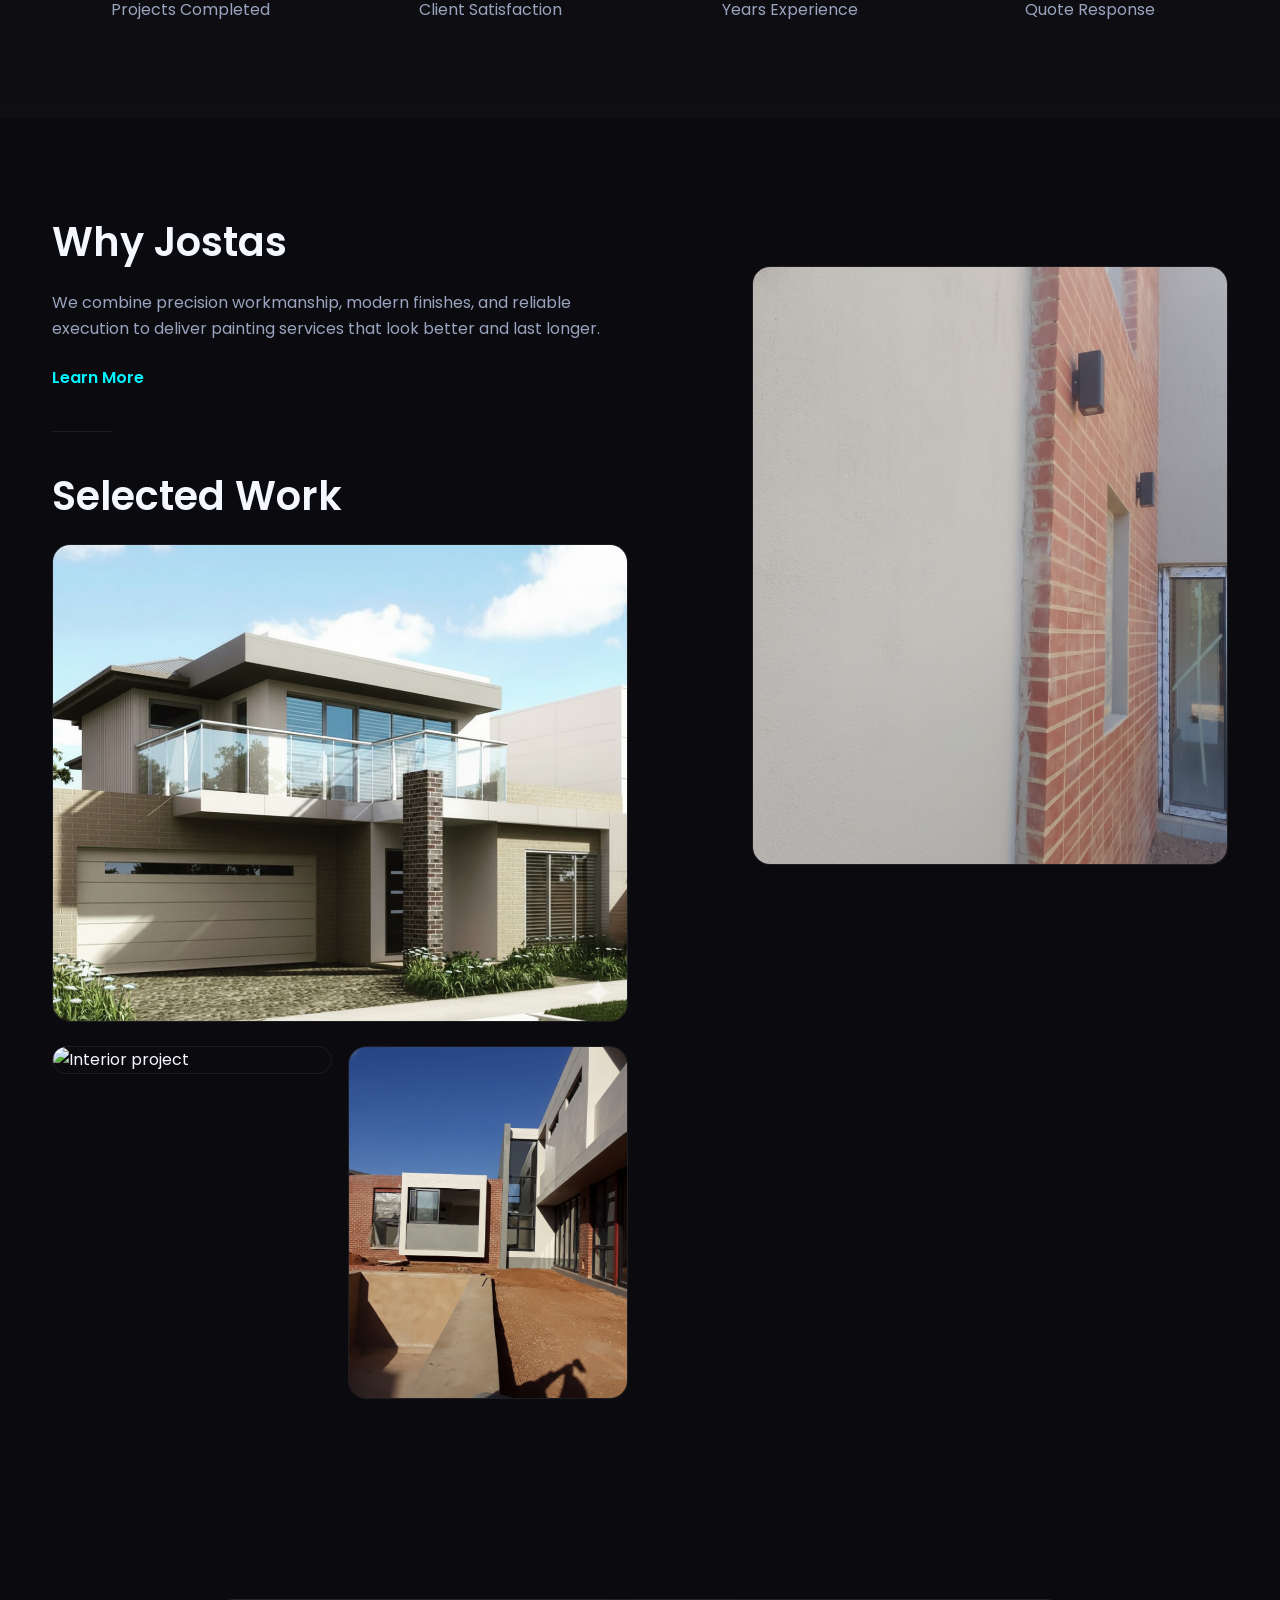
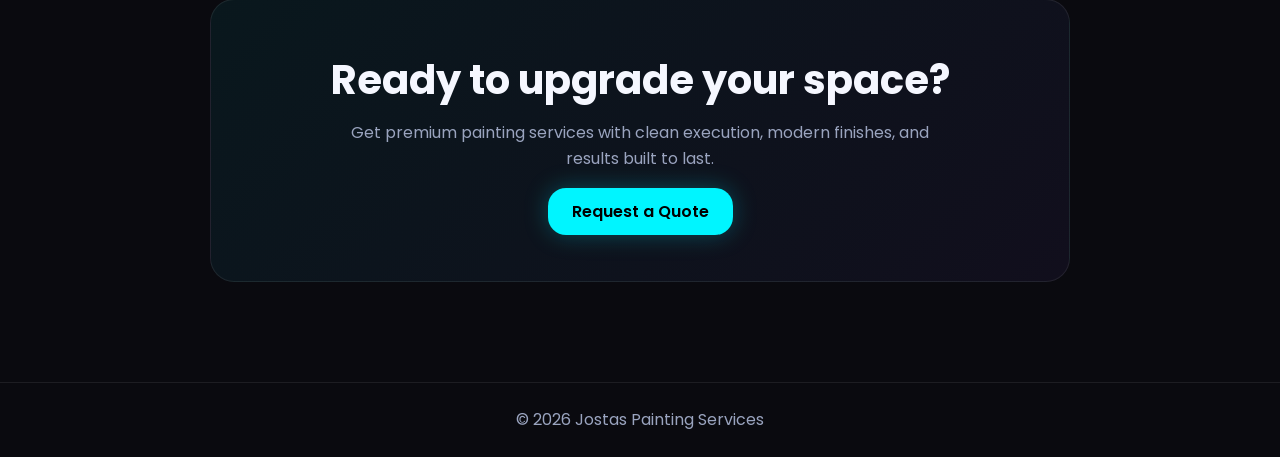
==== commit 99211ca0: "commit" ====
--- a/index.html
+++ b/index.html
@@ -41,7 +41,7 @@
                 Jostas <span>Painting Services</span>
             </a>
 
-            ```
+
             <button class="navbar-toggler border-0" type="button" data-bs-toggle="collapse" data-bs-target="#nav">
                 <span class="navbar-toggler-icon"></span>
             </button>
@@ -65,7 +65,7 @@
         <div class="container">
             <div class="row align-items-center">
 
-                ```
+
                 <div class="col-lg-7 hero-text-wrapper" data-aos="fade-up">
                     <h1>Premium painting for spaces that deserve better finishes.</h1>
                     <p class="text-secondary mt-3">
@@ -85,7 +85,7 @@
 
             </div>
         </div>
-        ```
+
 
     </section>
 
@@ -122,7 +122,7 @@
                 and long-lasting visual impact.
             </p>
 
-            ```
+
             <div class="row g-4 text-center">
                 <div class="col-md-6 col-lg-3" data-aos="fade-up" data-aos-delay="100">
                     <div class="service-card">
@@ -153,7 +153,7 @@
                 </div>
             </div>
         </div>
-        ```
+
 
     </section>
 
@@ -196,7 +196,7 @@
         <div class="container">
             <div class="row align-items-start">
 
-                ```
+
                 <div class="col-lg-6" data-aos="fade-right">
                     <h2 class="display-6 mb-4">Why Jostas</h2>
                     <p class="text-secondary mb-4">
@@ -238,7 +238,7 @@
 
             </div>
         </div>
-        ```
+
 
     </section>
 
--- a/assets/css/styles.css
+++ b/assets/css/styles.css
@@ -1,98 +1,189 @@
-/* 
+:root {
+    --color-bg: #0a0a0f;
+    --color-surface: #11111a;
+    --color-primary: #00f5ff;
+    --color-primary-dark: #00c2cc;
+    --color-text: #f5f7ff;
+    --color-muted: #9aa4bf;
+    --color-border: rgba(255, 255, 255, 0.08);
+
+    --radius: 18px;
+    --transition: all 0.3s ease;
+}
+
 body {
     font-family: 'Poppins', sans-serif;
     background-color: var(--color-bg);
     color: var(--color-text);
     line-height: 1.6;
-} 
-
-/* Sections */
+}
+
+/* =========================
+ 
+========================= */
+.container {
+    max-width: 1200px;
+}
+
 .section {
-    padding: 80px 0;
-}
-
-/* =========================
-   TYPOGRAPHY
-========================= */
-.display-3 {
-    font-size: 3rem;
+    padding: 100px 0;
+}
+
+.section-sm {
+    padding: 72px 0;
+}
+
+/* =========================
+TYPOGRAPHY
+========================= */
+.display-6 {
+    font-size: 2.5rem;
     font-weight: 600;
     line-height: 1.2;
 }
 
-.display-6 {
-    font-size: 2.2rem;
-    font-weight: 600;
-}
-
 .text-secondary {
     color: var(--color-muted) !important;
 }
 
-/* =========================
-   NAV / LOGO
-========================= */
+.section-title {
+    max-width: 700px;
+    margin: 0 auto 20px;
+    text-align: center;
+}
+
+.section-subtitle {
+    max-width: 680px;
+    margin: 0 auto;
+    text-align: center;
+    color: var(--color-muted);
+    font-size: 1.05rem;
+    line-height: 1.8;
+}
+
+/* =========================
+NAVBAR
+========================= */
+.navbar {
+    background: rgba(10, 10, 15, 0.85);
+    backdrop-filter: blur(12px);
+    border-bottom: 1px solid var(--color-border);
+}
+
 .jostas-logo {
     font-size: 1.4rem;
-    font-weight: 600;
+    font-weight: 700;
+    color: var(--color-text) !important;
 }
 
 .jostas-logo span {
+    display: block;
     font-size: 0.8rem;
-    color: var(--color-muted);
-}
-
-/* =========================
-   HERO
+    font-weight: 400;
+    color: var(--color-muted);
+}
+
+.nav-link {
+    color: var(--color-muted) !important;
+    transition: var(--transition);
+}
+
+.nav-link:hover {
+    color: var(--color-primary) !important;
+}
+
+/* =========================
+HERO
 ========================= */
 .hero-section {
-    background-color: var(--color-primary);
-    color: white;
-    min-height: 520px;
+    padding: 120px 0 80px;
+}
+
+.hero-text-wrapper h1 {
+    font-size: 4rem;
+    line-height: 1.05;
+    letter-spacing: -1.5px;
+    max-width: 620px;
+    font-weight: 700;
+}
+
+.hero-text-wrapper p {
+    font-size: 1.1rem;
+    max-width: 560px;
+    line-height: 1.8;
+}
+
+.hero-actions {
     display: flex;
-    align-items: center;
-}
-
-.hero-text-wrapper h1 {
-    font-size: 3.5rem;
-    font-weight: 600;
-    max-width: 500px;
-}
-
-/* =========================
-   BUTTONS
+    gap: 16px;
+    margin-top: 28px;
+    flex-wrap: wrap;
+}
+
+/* =========================
+BUTTONS
 ========================= */
 .cta-button-custom {
-    background-color: var(--color-primary-dark);
-    color: white;
+    background: var(--color-primary);
+    color: #000;
     padding: 12px 24px;
     border-radius: var(--radius);
-    border: none;
+    font-weight: 600;
+    text-decoration: none;
+    transition: var(--transition);
+    box-shadow: 0 0 24px rgba(0, 245, 255, 0.25);
+}
+
+.cta-button-custom:hover {
+    background: var(--color-primary-dark);
+    color: #000;
+}
+
+.secondary-btn {
+    color: var(--color-text);
+    text-decoration: none;
     font-weight: 500;
-    transition: var(--transition);
-    display: inline-block;
-    text-decoration: none;
-}
-
-.cta-button-custom:hover {
-    opacity: 0.9;
-}
-
-/* =========================
-   CARDS (SERVICES)
+    padding: 12px 20px;
+    transition: var(--transition);
+}
+
+.secondary-btn:hover {
+    color: var(--color-primary);
+}
+
+/* =========================
+TRUST BAR
+========================= */
+.trust-bar {
+    border-top: 1px solid var(--color-border);
+    border-bottom: 1px solid var(--color-border);
+    background: rgba(255, 255, 255, 0.02);
+}
+
+.trust-item {
+    text-align: center;
+    font-size: 0.95rem;
+    color: var(--color-muted);
+    font-weight: 500;
+}
+
+/* =========================
+SERVICE CARDS
 ========================= */
 .service-card {
     background: var(--color-surface);
     border: 1px solid var(--color-border);
     border-radius: var(--radius);
-    padding: 24px;
-    text-align: center;
-    transition: var(--transition);
+    padding: 28px;
+    text-align: center;
+    transition: var(--transition);
+    height: 100%;
 }
 
 .service-card:hover {
-    transform: translateY(-3px);
-    box-shadow: 0 6px 20px rgba(0, 0, 0, 0.05);
+    transform: translateY(-4px);
+    border-color: rgba(0, 245, 255, 0.35);
+    box-shadow: 0 0 24px rgba(0, 245, 255, 0.08);
 }
 
 .card-title {
@@ -100,36 +191,58 @@
     font-weight: 500;
 }
 
-/* Icons */
 .card-icon {
-    width: 42px;
-    height: 42px;
+    width: 48px;
+    height: 48px;
     margin: 0 auto;
+    border-radius: 50%;
+    background: rgba(0, 245, 255, 0.08);
+    color: var(--color-primary);
 
     display: flex;
     align-items: center;
     justify-content: center;
 
-    border-radius: 50%;
-    background-color: rgba(0, 0, 0, 0.05);
-
     font-size: 18px;
+    transition: var(--transition);
+}
+
+.service-card:hover .card-icon {
+    background: var(--color-primary);
+    color: #000;
+}
+
+/* =========================
+METRICS
+========================= */
+.metrics-section {
+    background: linear-gradient(180deg, transparent, rgba(255, 255, 255, 0.02));
+}
+
+.metric-card {
+    text-align: center;
+    padding: 24px;
+}
+
+.metric-card h3 {
+    font-size: 2.5rem;
     color: var(--color-primary);
-
-    transition: var(--transition);
-}
-
-.service-card:hover .card-icon {
-    background-color: var(--color-primary);
-    color: white;
-}
-
-/* =========================
-   PORTFOLIO
+    margin-bottom: 8px;
+    font-weight: 700;
+}
+
+.metric-card p {
+    color: var(--color-muted);
+    margin: 0;
+}
+
+/* =========================
+PORTFOLIO
 ========================= */
 .portfolio-image-container {
     overflow: hidden;
     border-radius: var(--radius);
+    border: 1px solid var(--color-border);
 }
 
 .portfolio-image-container img {
@@ -139,26 +252,46 @@
 }
 
 /* =========================
-   DIVIDER
+DIVIDER
 ========================= */
 .section-divider {
     height: 1px;
     background: var(--color-border);
-    margin: 60px 0;
+    margin: 40px 0;
     width: 60px;
 }
 
 /* =========================
-   FORMS
-========================= */
-.form-control,
-.form-select {
-    border-radius: var(--radius);
+CTA
+========================= */
+.cta-section {
+    text-align: center;
+    padding: 100px 0;
+}
+
+.cta-box {
+    max-width: 860px;
+    margin: 0 auto;
+    padding: 56px;
+    border-radius: 24px;
+    background: linear-gradient(135deg, rgba(0, 245, 255, 0.06), rgba(139, 92, 246, 0.06));
     border: 1px solid var(--color-border);
 }
 
-/* =========================
-   SOCIALS
+.cta-box h2 {
+    font-size: 2.5rem;
+    margin-bottom: 16px;
+    font-weight: 700;
+}
+
+.cta-box p {
+    color: var(--color-muted);
+    max-width: 620px;
+    margin: 0 auto 28px;
+}
+
+/* =========================
+SOCIALS
 ========================= */
 .social-links {
     display: flex;
@@ -171,7 +304,7 @@
     height: 42px;
     border-radius: 50%;
     background-color: var(--color-text);
-    color: white;
+    color: #000;
 
     display: flex;
     align-items: center;
@@ -186,184 +319,26 @@
     border: 1px solid var(--color-text);
 }
 
-.card-icon i,
-.social-btn i {
-    display: inline-block;
-    line-height: 1;
-    font-size: 1rem;
-    color: inherit;
-}
-
-.card-icon i {
-    font-family: "Font Awesome 6 Free" !important;
-    font-weight: 900;
-}
-
-.social-btn i {
-    font-family: "Font Awesome 6 Brands" !important;
-    font-weight: 400;
-}
-
-/* =========================
-   SAAS LAYOUT SYSTEM
-========================= */
-.container {
-    max-width: 1200px;
-}
-
-.section {
-    padding: 100px 0;
-}
-
-.section-sm {
-    padding: 72px 0;
-}
-
-.section-title {
-    max-width: 700px;
-    margin: 0 auto 20px;
-    text-align: center;
-}
-
-.section-subtitle {
-    max-width: 680px;
-    margin: 0 auto;
-    text-align: center;
-    color: var(--color-muted);
-    font-size: 1.05rem;
-    line-height: 1.8;
-}
-
-/* =========================
-   HERO (SAAS)
-========================= */
-.hero-section {
-    padding: 120px 0 80px;
-    min-height: auto;
-}
-
-.hero-text-wrapper h1 {
-    font-size: 4rem;
-    line-height: 1.05;
-    letter-spacing: -1.5px;
-    max-width: 620px;
-}
-
-.hero-text-wrapper p {
-    font-size: 1.1rem;
-    max-width: 560px;
-    line-height: 1.8;
-}
-
-.hero-actions {
-    display: flex;
-    gap: 16px;
-    margin-top: 28px;
-    flex-wrap: wrap;
-}
-
-.secondary-btn {
-    color: var(--color-text);
-    text-decoration: none;
-    font-weight: 500;
-    padding: 12px 20px;
-    transition: var(--transition);
-}
-
-.secondary-btn:hover {
-    color: var(--color-primary);
-}
-
-/* =========================
-   TRUST BAR
-========================= */
-.trust-bar {
+/* =========================
+FOOTER
+========================= */
+footer {
     border-top: 1px solid var(--color-border);
-    border-bottom: 1px solid var(--color-border);
-    background: rgba(255, 255, 255, 0.02);
-}
-
-.trust-item {
-    text-align: center;
-    font-size: 0.95rem;
-    color: var(--color-muted);
-    font-weight: 500;
-}
-
-/* =========================
-   METRICS
-========================= */
-.metrics-section {
-    background: linear-gradient(180deg, transparent, rgba(255, 255, 255, 0.02));
-}
-
-.metric-card {
-    text-align: center;
-    padding: 24px;
-}
-
-.metric-card h3 {
-    font-size: 2.5rem;
-    color: var(--color-primary);
-    margin-bottom: 8px;
-}
-
-.metric-card p {
-    color: var(--color-muted);
-    margin: 0;
-}
-
-/* =========================
-   FEATURE GRID
-========================= */
-.feature-card {
-    background: var(--color-surface);
-    border: 1px solid var(--color-border);
-    border-radius: var(--radius);
-    padding: 32px;
-    height: 100%;
-    transition: var(--transition);
-}
-
-.feature-card:hover {
-    transform: translateY(-4px);
-    border-color: rgba(0, 245, 255, 0.25);
-}
-
-.feature-card h4 {
-    margin: 16px 0 12px;
-    font-size: 1.15rem;
-}
-
-.feature-card p {
-    color: var(--color-muted);
-    margin: 0;
-}
-
-/* =========================
-   CTA CLOSE
-========================= */
-.cta-section {
-    text-align: center;
-    padding: 100px 0;
-}
-
-.cta-box {
-    max-width: 860px;
-    margin: 0 auto;
-    padding: 56px;
-    border-radius: 20px;
-    background: linear-gradient(135deg, rgba(0, 245, 255, 0.06), rgba(139, 92, 246, 0.06));
-    border: 1px solid var(--color-border);
-}
-
-.cta-box h2 {
-    font-size: 2.5rem;
-    margin-bottom: 16px;
-}
-
-.cta-box p {
-    color: var(--color-muted);
-    max-width: 620px;
-    margin: 0 auto 28px;
+}
+
+/* =========================
+MOBILE
+========================= */
+@media (max-width: 991px) {
+    .hero-text-wrapper h1 {
+        font-size: 2.8rem;
+    }
+
+    .display-6 {
+        font-size: 2rem;
+    }
+
+    .cta-box {
+        padding: 36px 24px;
+    }
 }
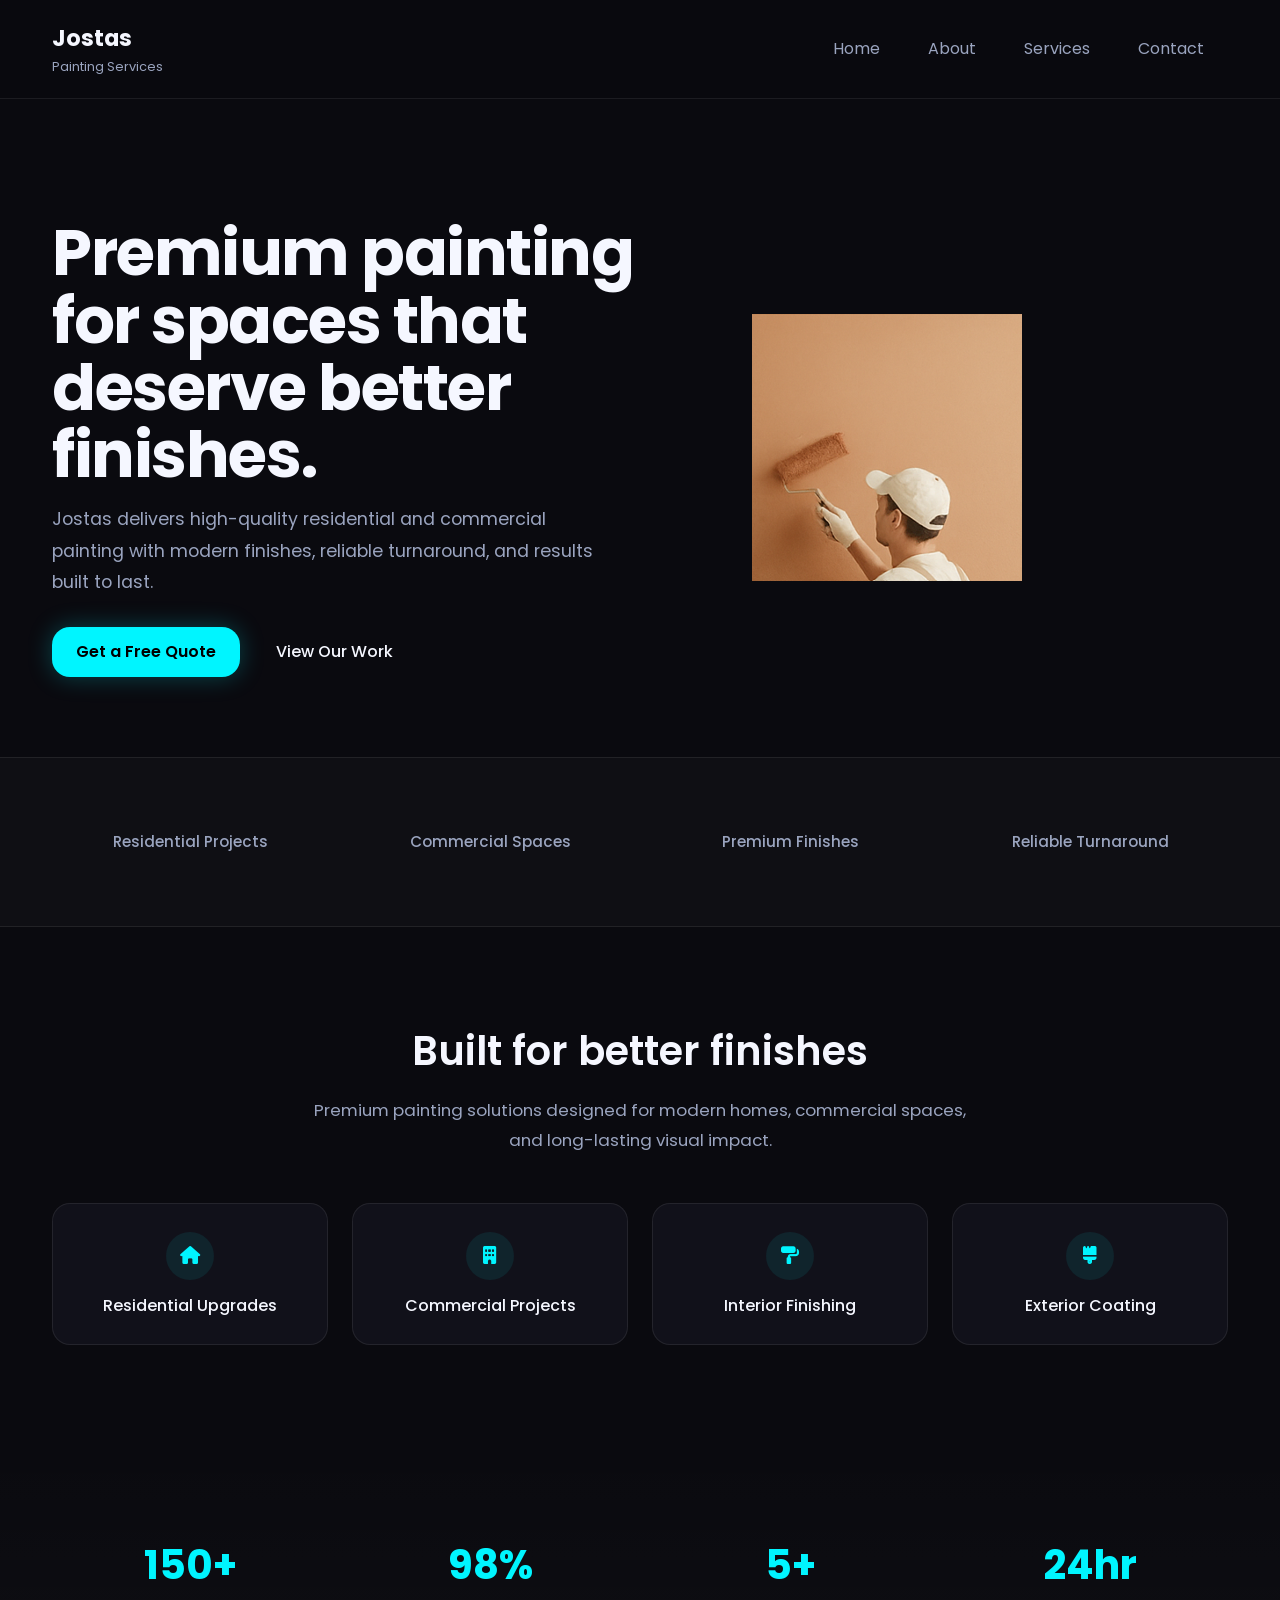
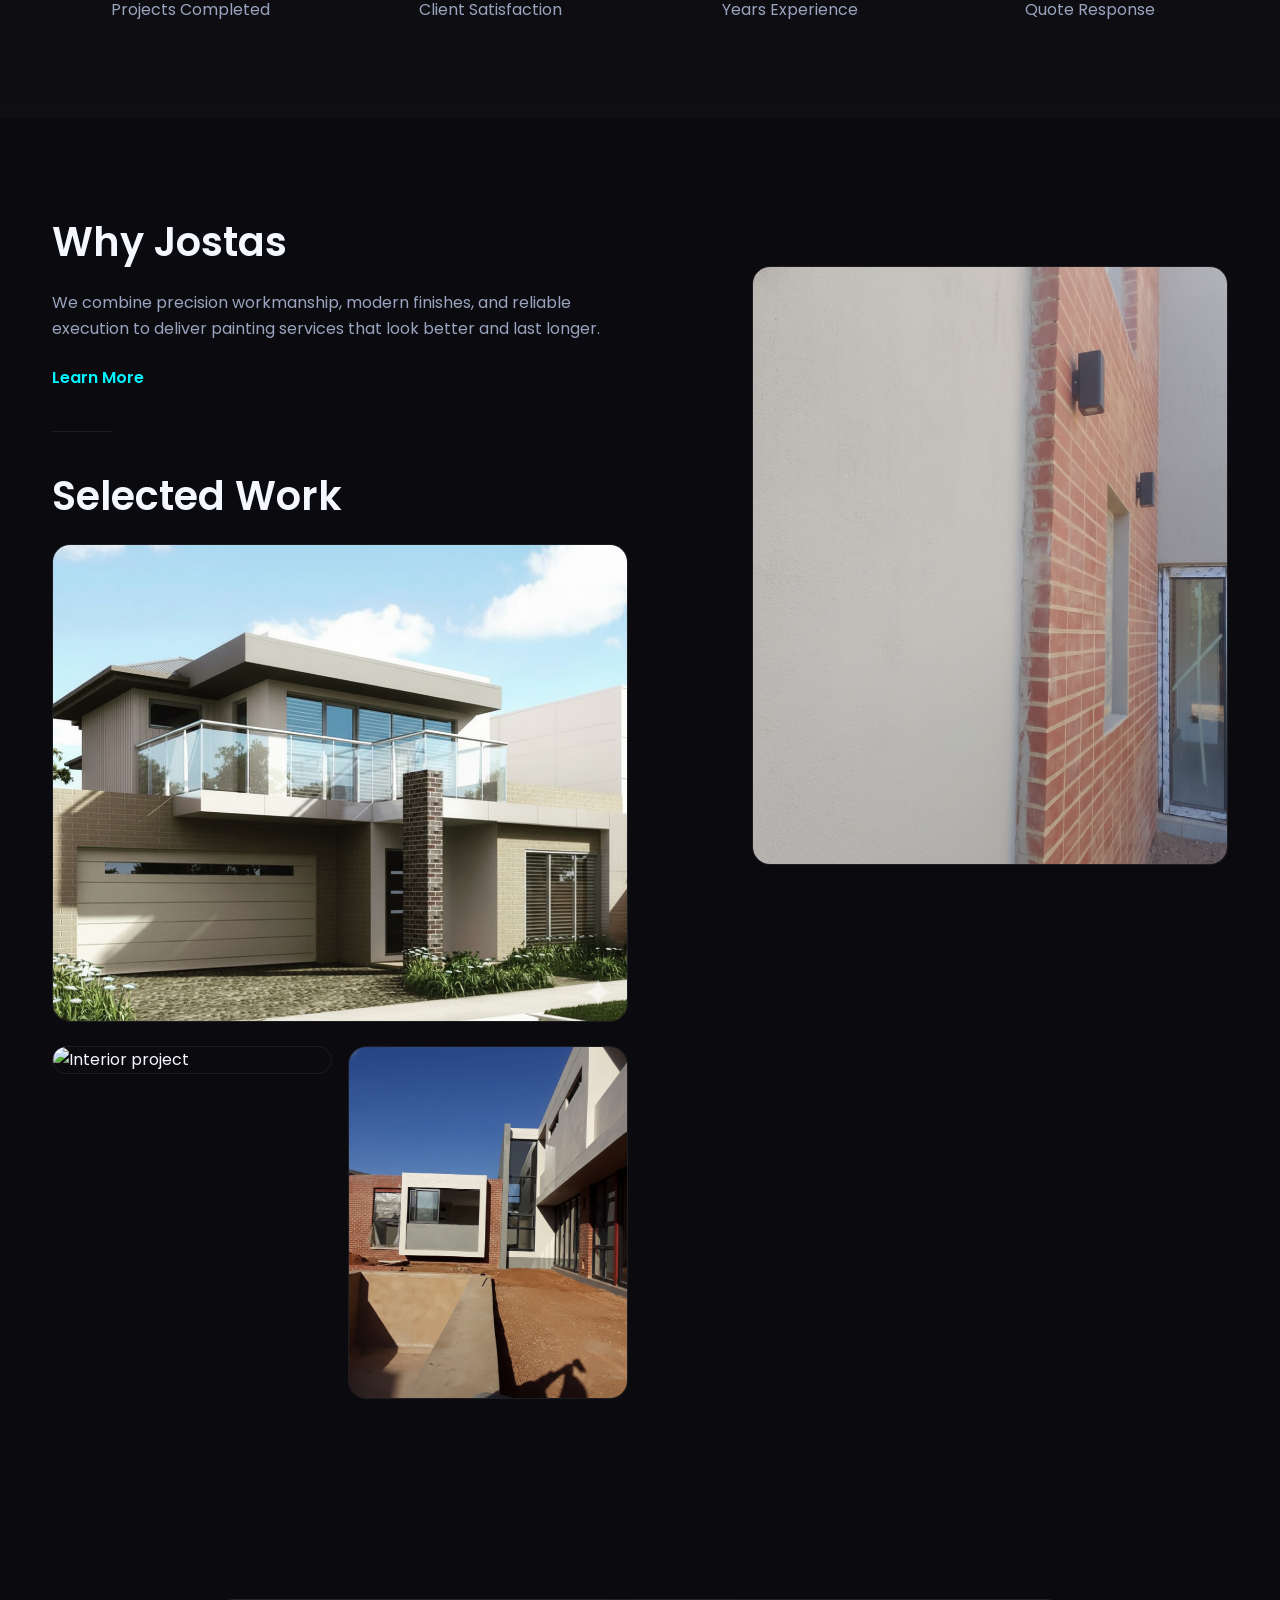
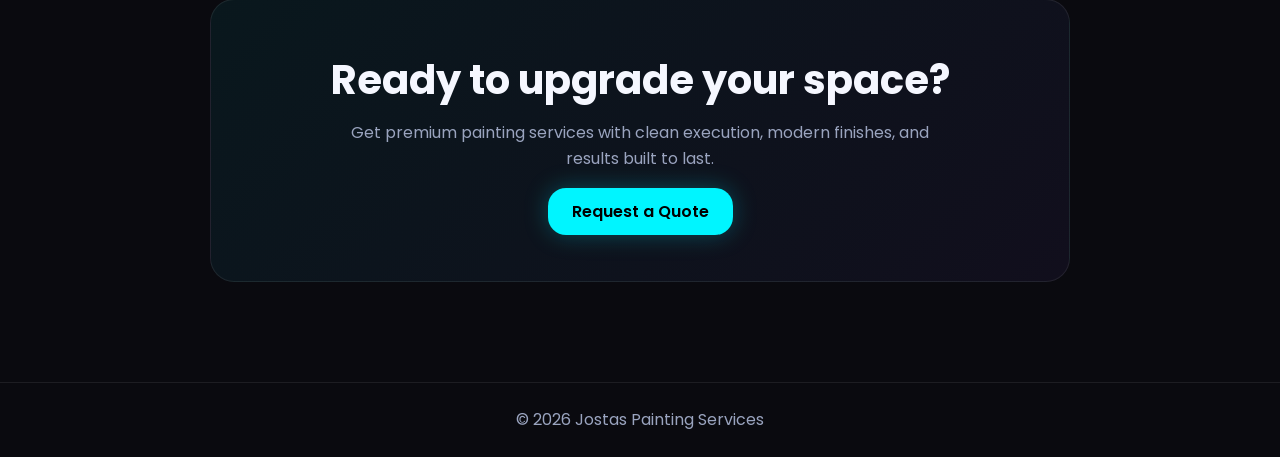
==== commit bf86ac0d: "commit" ====
--- a/index.html
+++ b/index.html
@@ -55,7 +55,7 @@
                 </div>
             </div>
         </div>
-        ```
+
 
     </nav>
 
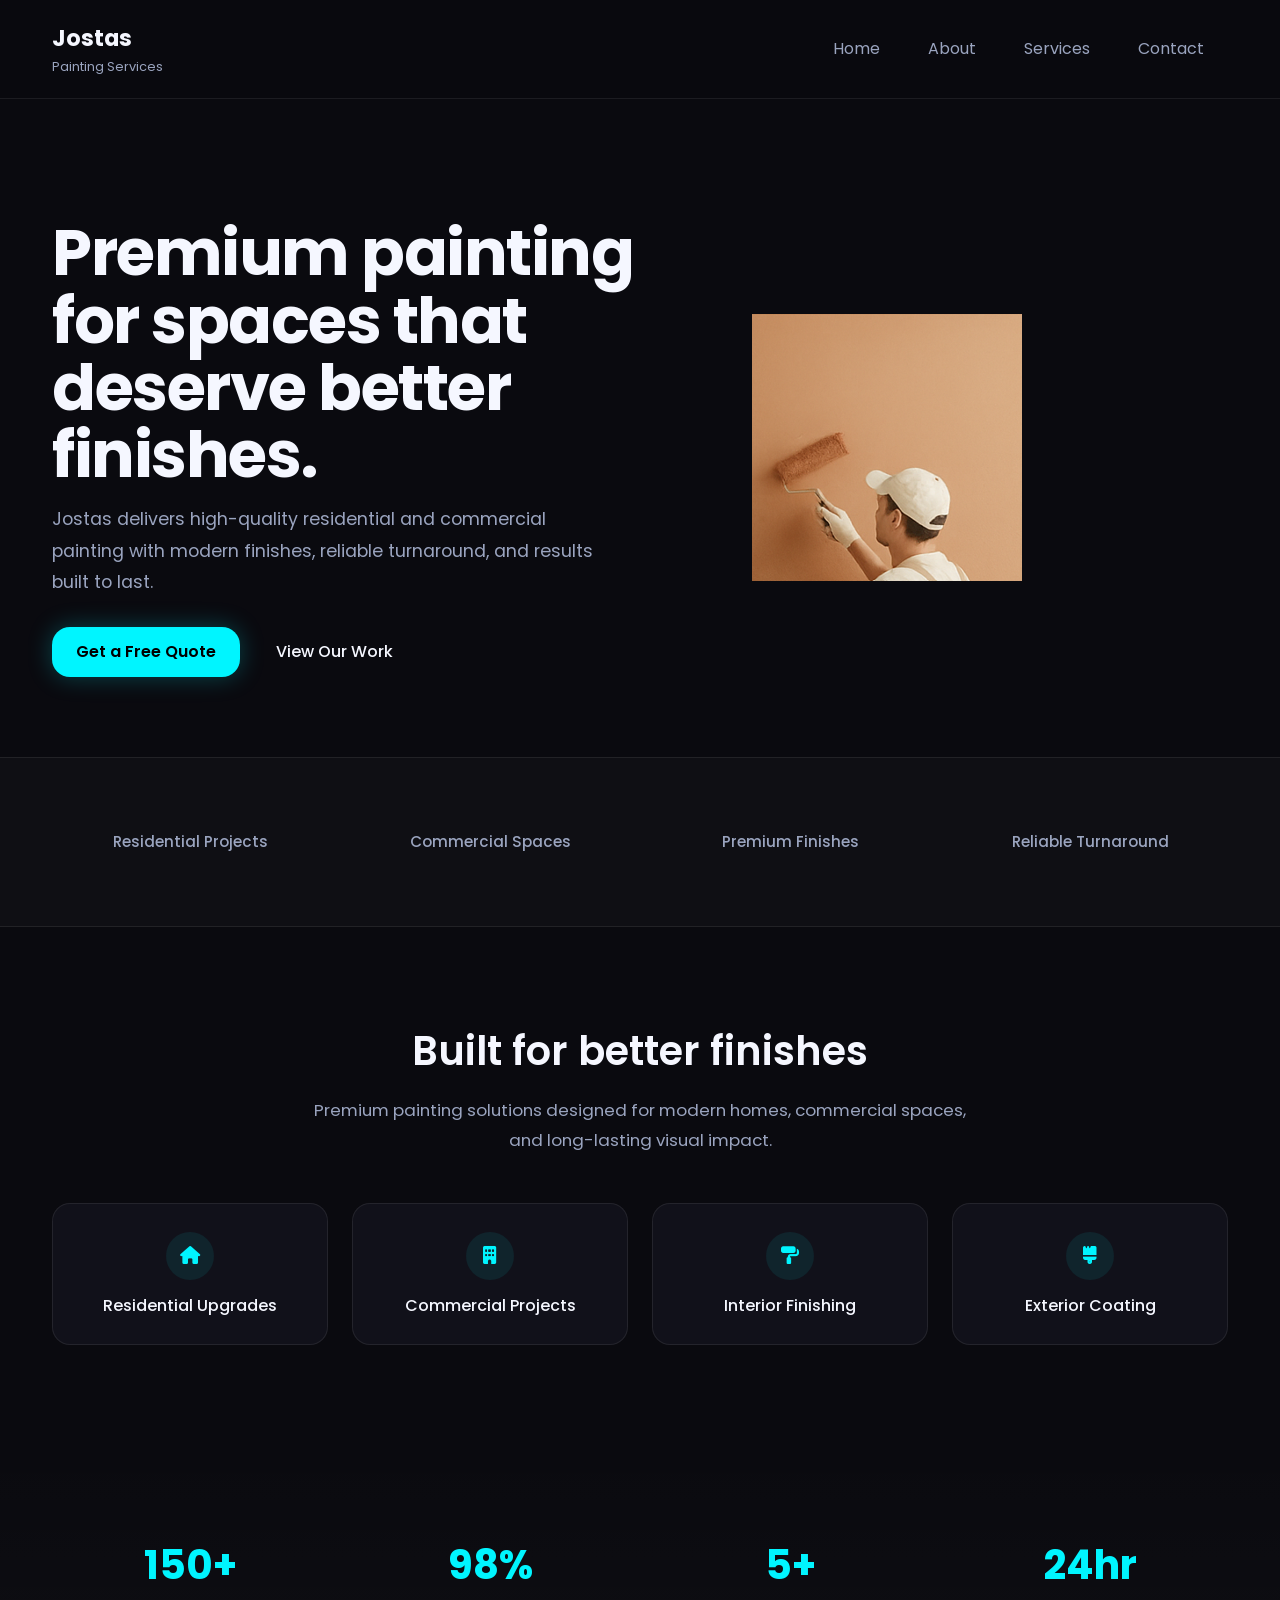
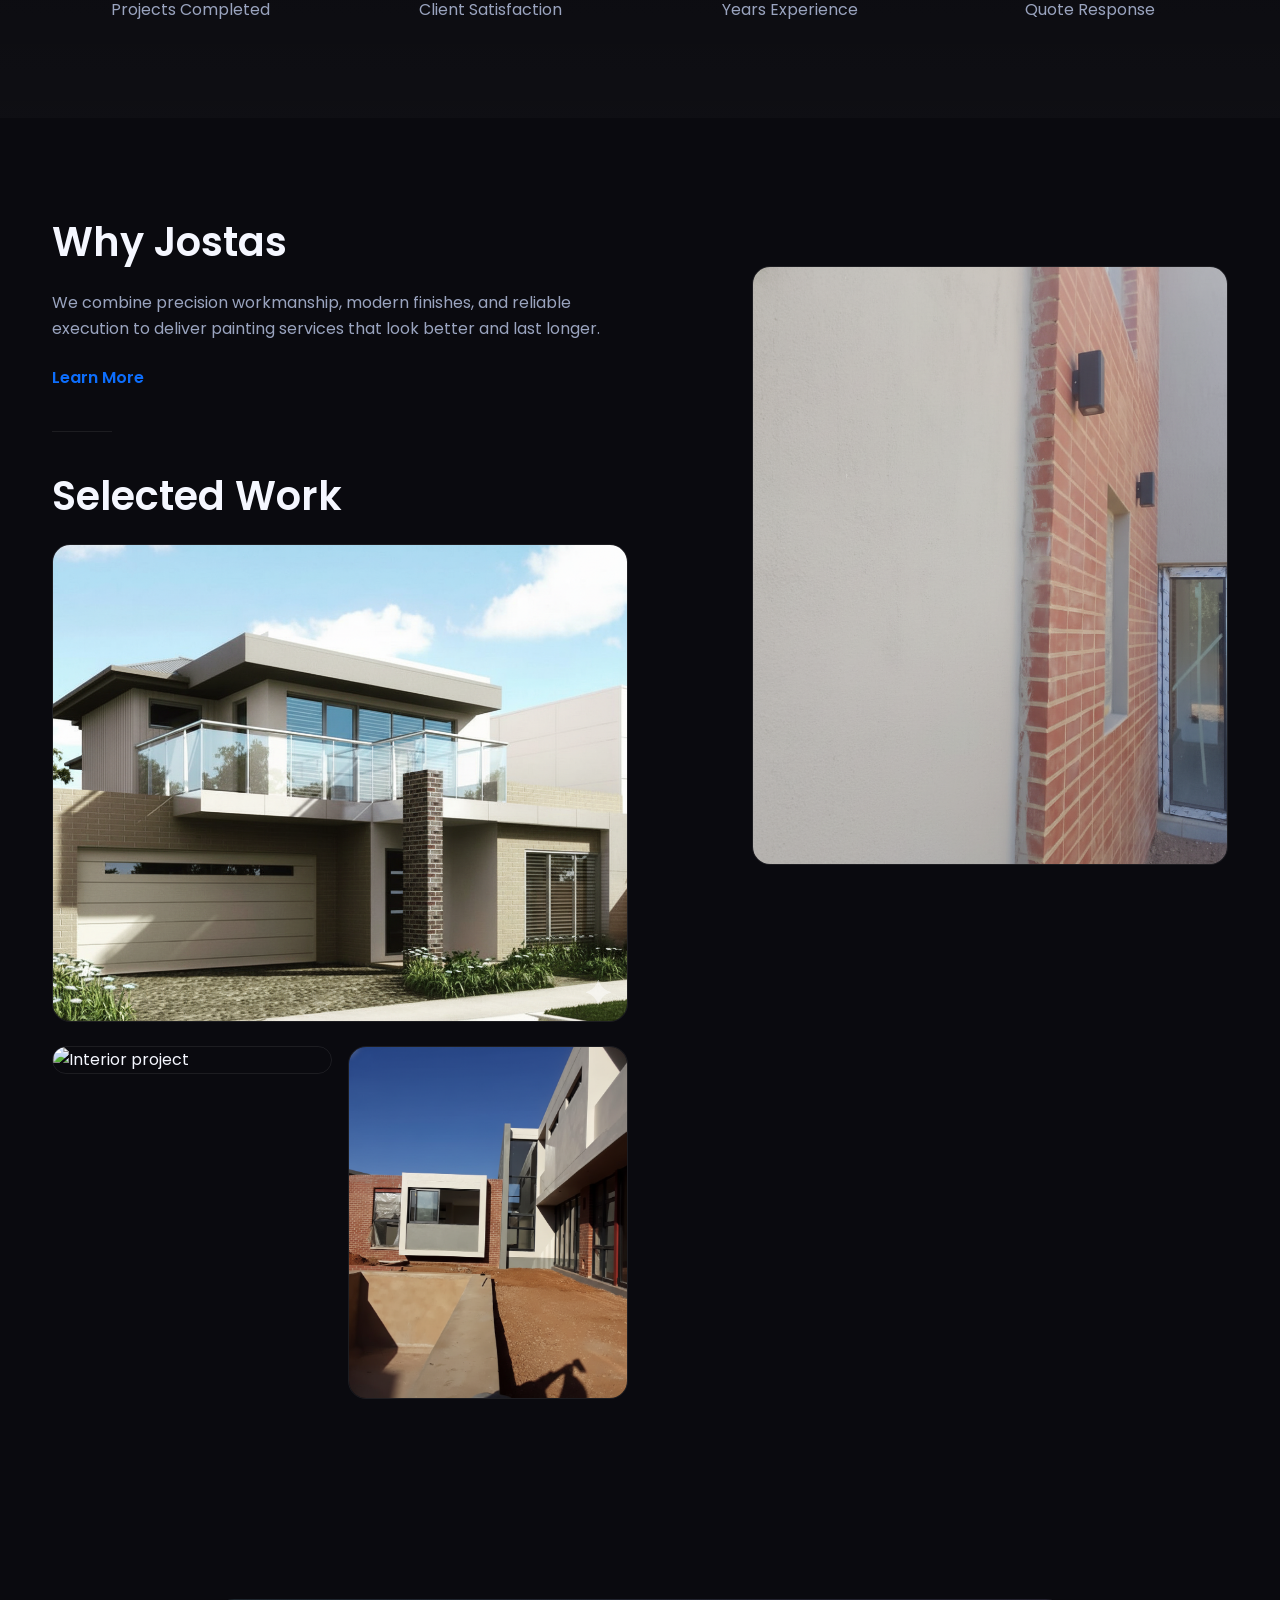
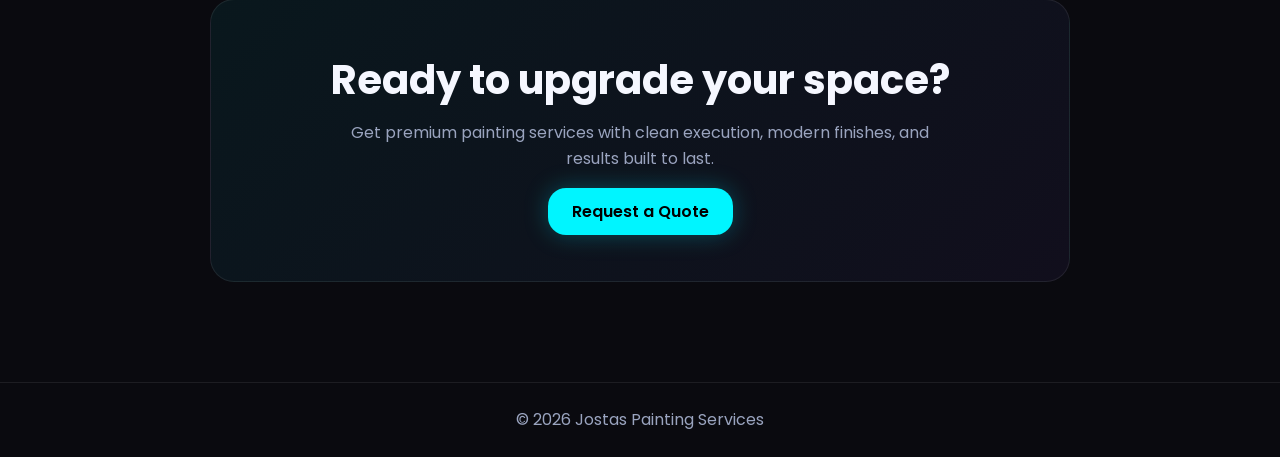
==== commit bea00be1: "commit" ====
--- a/index.html
+++ b/index.html
@@ -42,7 +42,8 @@
             </a>
 
 
-            <button class="navbar-toggler border-0" type="button" data-bs-toggle="collapse" data-bs-target="#nav">
+            <button class="navbar-toggler border-0" type="button" data-bs-toggle="collapse" data-bs-target="#nav"
+                title="Toggle navigation" aria-label="Toggle navigation">
                 <span class="navbar-toggler-icon"></span>
             </button>
 
@@ -204,7 +205,7 @@
                         to deliver painting services that look better and last longer.
                     </p>
 
-                    <a href="about.html" class="fw-semibold text-decoration-none" style="color: var(--color-primary);">
+                    <a href="about.html" class="fw-semibold text-decoration-none link-primary">
                         Learn More
                     </a>
 
